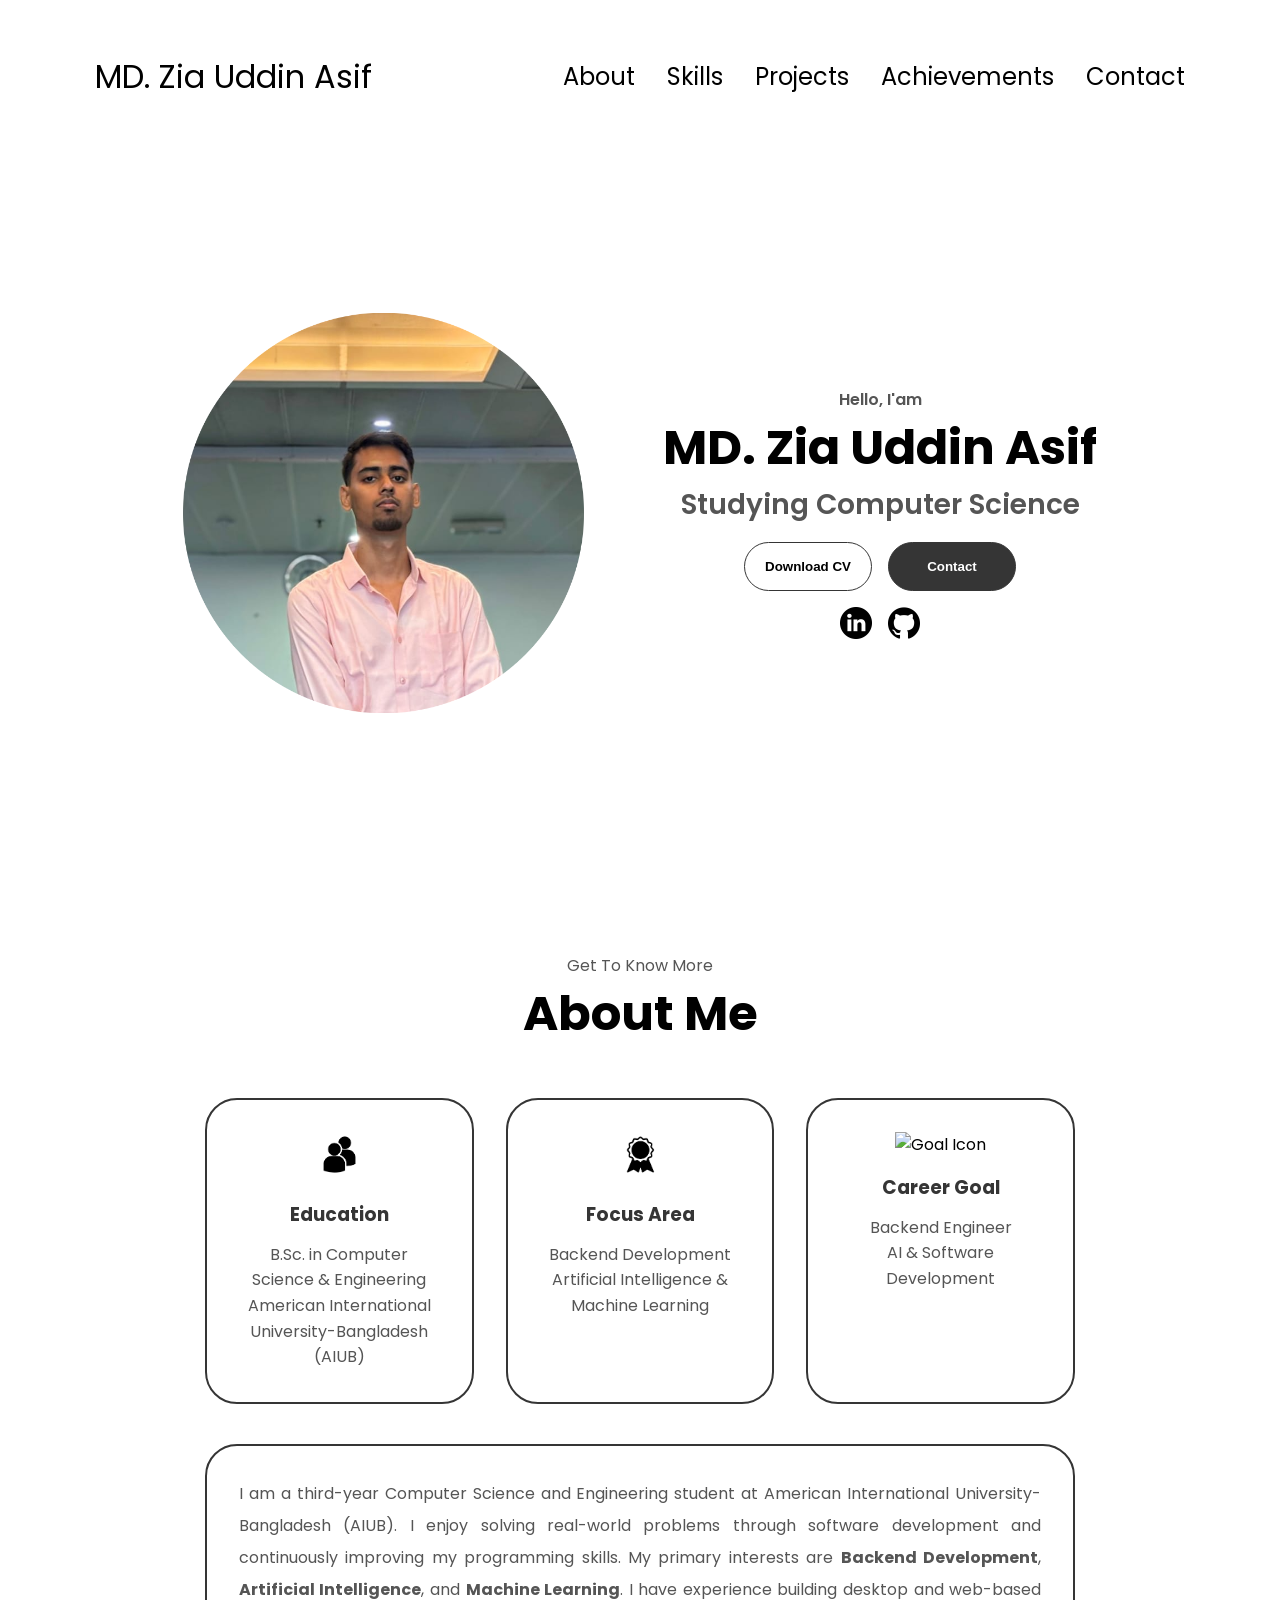
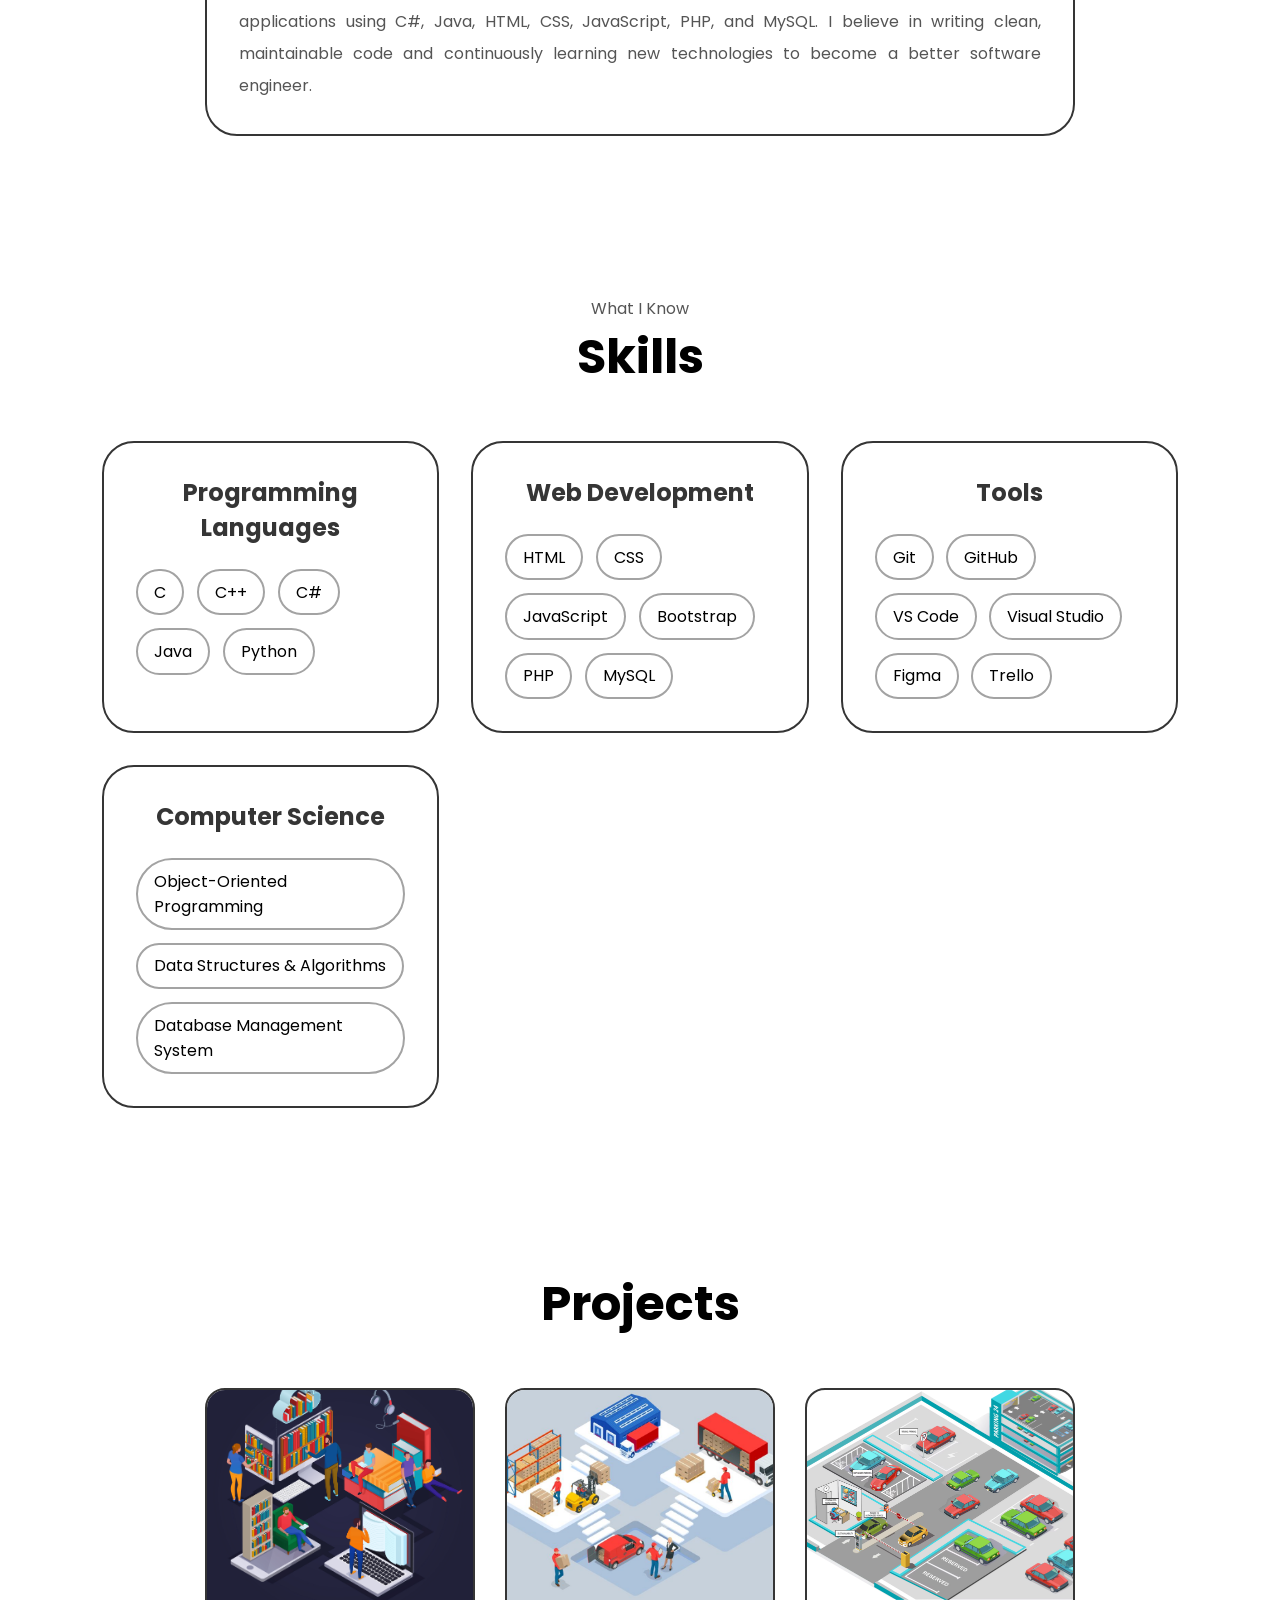
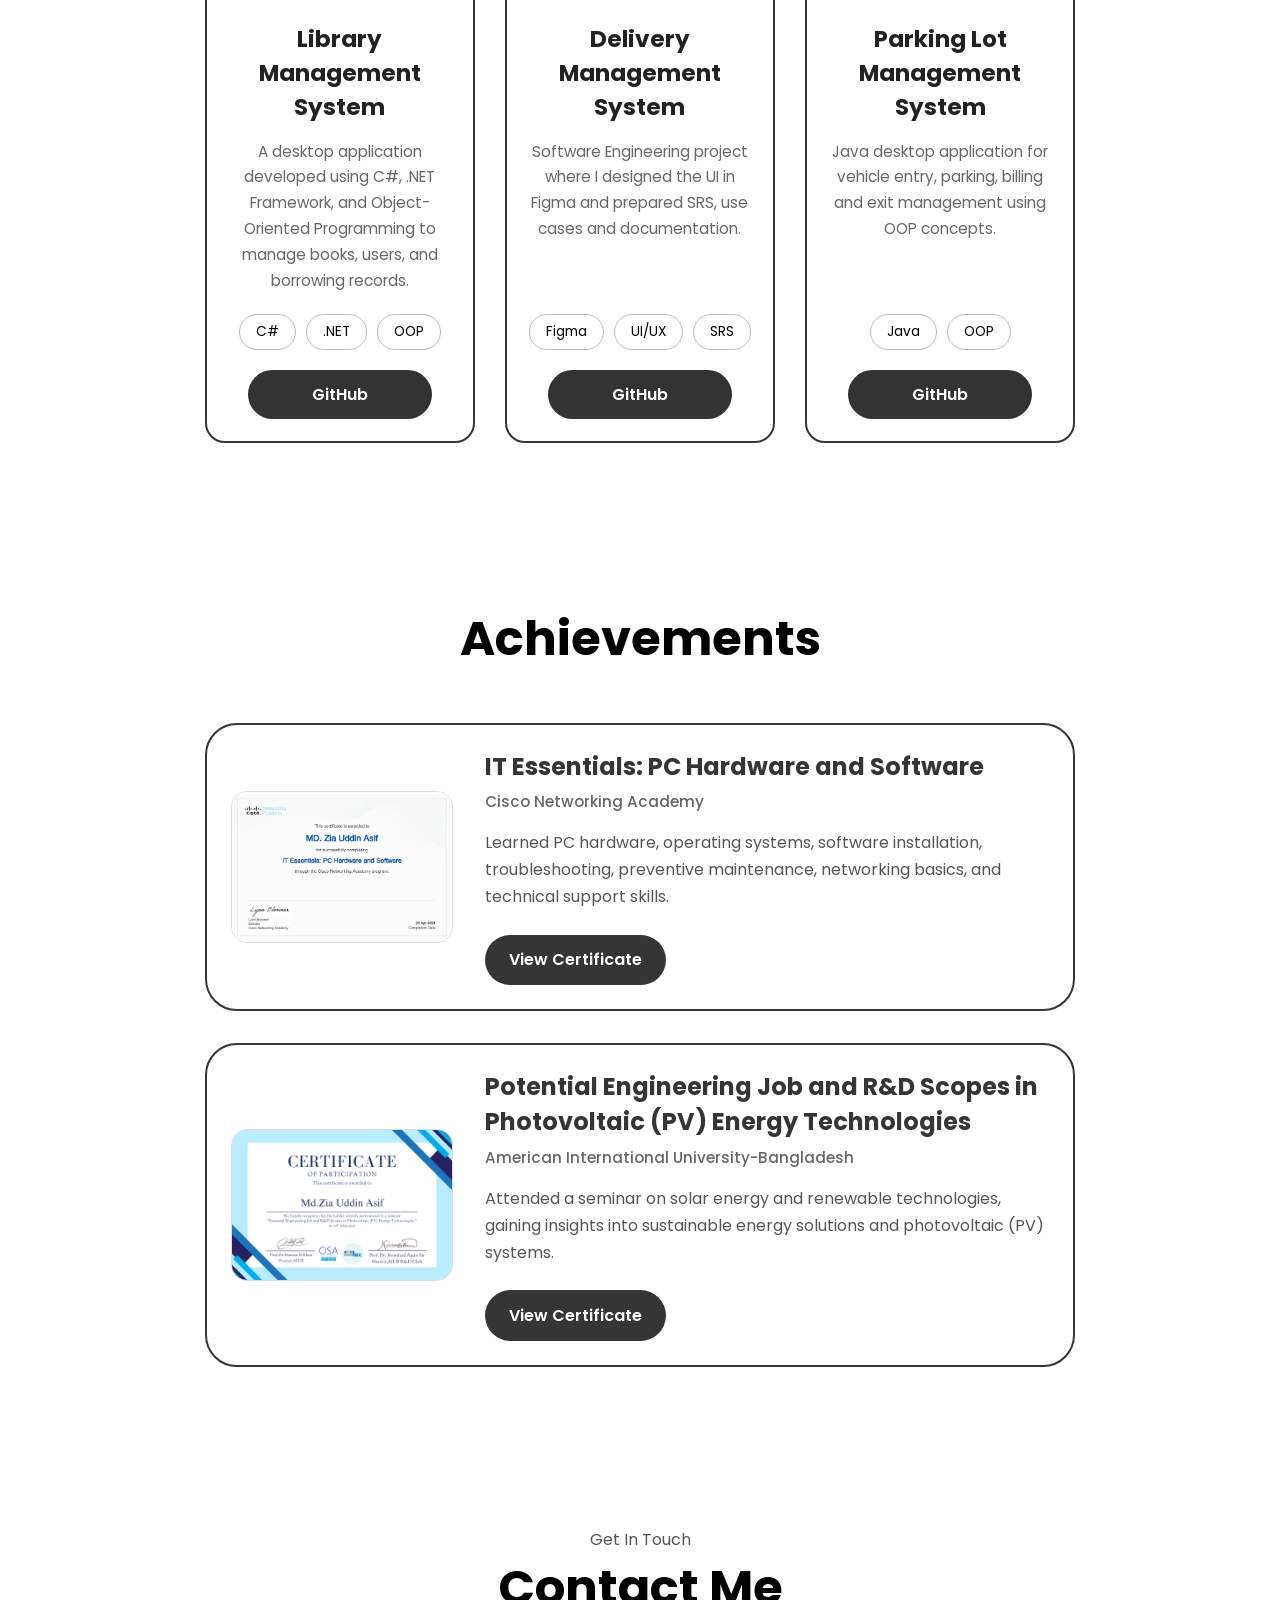
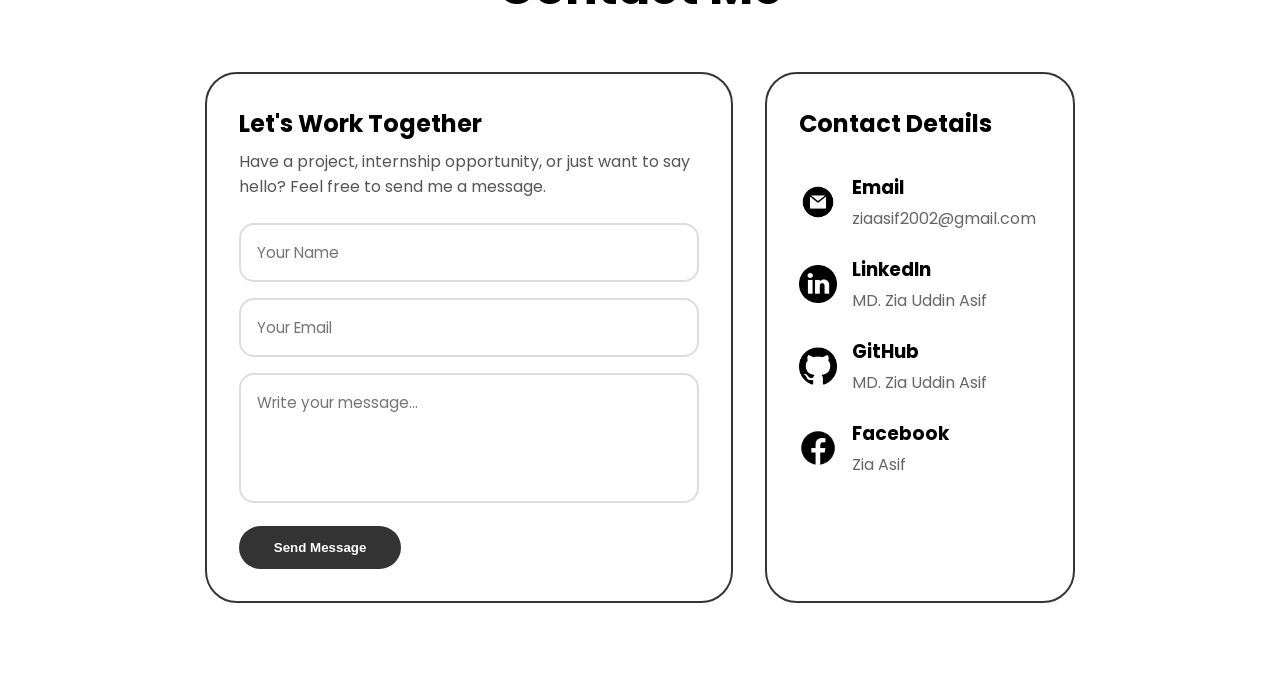
==== index.html @ 0342b8b0 "Finished Website" ====
<!DOCTYPE html>
<html lang="en">
<head>
    <meta charset="UTF-8">
    <meta name="viewport" content="width=device-width, initial-scale=1.0">
    <title>My Portfolio</title>
    <link rel="stylesheet" href="style.css">
    <link rel="stylesheet" href="mediaqueries.css">
</head>
<body>
    <nav id="desktop-nav">
        <div class="logo">MD. Zia Uddin Asif</div>
        <div>
            <ul class="nav-links">
                <li><a href="#about">About</a></li>
                
                <li><a href="#skills">Skills</a></li>
                <li><a href="#projects">Projects</a></li>
                <li><a href="#achievements">Achievements</a></li>
                <li><a href="#contact">Contact</a></li>
            </ul>

        </div>
    </nav>
    <nav id="hamburger-nav">
        <div class="logo">MD. Zia Uddin Asif</div>
        <div class = "hamburger-menu">
            <div class="hamburger-icon" onclick="toggleMenu()">
                <span></span>
                <span></span>
                <span></span>
            </div>
            <div class="menu-links">
                <li><a href="#about" onclick="toggleMenu()">About</a></li>
                
                <li><a href="#skills" onclick="toggleMenu()">Expirence</a></li>
                <li><a href="#projects" onclick="toggleMenu()">Project</a></li>
                <li><a href="#achievements" onclick="toggleMenu()">Achievements</a></li>
                
                <li><a href="#contact" onclick="toggleMenu()">Contact</a></li>
            </div>
           </div> 
    </nav>
    <section id="profile">
        <div  class="section_pic-container">
            <img src="./assets/profile-picture.png" alt="MD. Zia Uddin Asif profile picture">

        </div>
        <div class="section_text">
            <p class="section_text_p1">Hello, I'am</p>
            <h1 class="title">MD. Zia Uddin Asif</h1>
            <p class="section_text_p2">Studying Computer Science</p>
            <div class="btn-container">
                <button class="btn btn-color-2" onclick="window.open('./assets/resume-example.pdf')">
                    Download CV
                </button>
                <button class="btn btn-color-1" onclick="location.href= './#contact'">
                    Contact
                </button>
            </div>
            <div id="socials-container">
              <img 
                src="./assets/linkedin.png" 
                alt="My Linkedin profile"
                class="icon" 
                onclick="location.href='https://www.linkedin.com/in/md-zia-uddin-asif-71173b2ba/'"
              />
               
              <img 
                src="./assets/github.png" 
                alt="My github profile"
                class="icon" 
                onclick="location.href='https://github.com/ziaUddinAsif'"
              />
                
            </div>
       </div>
    </section>
   <section id="about">

    <p class="section_text_p1">Get To Know More</p>
    <h1 class="title">About Me</h1>

    <div class="about-container">

        <div class="about-top">

            <div class="details-container">
                <img
                    src="./assets/education.png"
                    alt="Education Icon"
                    class="icon"
                >

                <h3>Education</h3>

                <p>
                    B.Sc. in Computer Science & Engineering<br>
                    American International University-Bangladesh (AIUB)
                </p>

            </div>

            <div class="details-container">

                <img
                    src="./assets/experience.png"
                    alt="Experience Icon"
                    class="icon"
                >

                <h3>Focus Area</h3>

                <p>
                    Backend Development<br>
                    Artificial Intelligence & Machine Learning
                </p>

            </div>

            <div class="details-container">

                <img
                    src="./assets/award.png"
                    alt="Goal Icon"
                    class="icon"
                >

                <h3>Career Goal</h3>

                <p>
                    Backend Engineer<br>
                    AI & Software Development
                </p>

            </div>

        </div>

        <div class="about-text">

            <p>
                I am a third-year Computer Science and Engineering student at
                American International University-Bangladesh (AIUB). I enjoy
                solving real-world problems through software development and
                continuously improving my programming skills.

                My primary interests are <strong>Backend Development</strong>,
                <strong>Artificial Intelligence</strong>, and
                <strong>Machine Learning</strong>. I have experience building
                desktop and web-based applications using C#, Java, HTML, CSS,
                JavaScript, PHP, and MySQL.

                I believe in writing clean, maintainable code and continuously
                learning new technologies to become a better software engineer.
            </p>

        </div>

    </div>

</section>
<!-- ================= SKILLS ================= -->

<section id="skills">

    <p class="section_text_p1">What I Know</p>
    <h1 class="title">Skills</h1>

    <div class="skills-container">

        <!-- Programming Languages -->
        <div class="skill-card">
            <h2>Programming Languages</h2>

            <div class="skill-tags">
                <span>C</span>
                <span>C++</span>
                <span>C#</span>
                <span>Java</span>
                <span>Python</span>
            </div>
        </div>

        <!-- Web Development -->
        <div class="skill-card">
            <h2>Web Development</h2>

            <div class="skill-tags">
                <span>HTML</span>
                <span>CSS</span>
                <span>JavaScript</span>
                <span>Bootstrap</span>
                <span>PHP</span>
                <span>MySQL</span>
            </div>
        </div>

        <!-- Tools -->
        <div class="skill-card">
            <h2>Tools</h2>

            <div class="skill-tags">
                <span>Git</span>
                <span>GitHub</span>
                <span>VS Code</span>
                <span>Visual Studio</span>
                <span>Figma</span>
                <span>Trello</span>
            </div>
        </div>

        <!-- Computer Science -->
        <div class="skill-card">
            <h2>Computer Science</h2>

            <div class="skill-tags">
                <span>Object-Oriented Programming</span>
                <span>Data Structures & Algorithms</span>
                <span>Database Management System</span>
            </div>
        </div>

    </div>

</section>
<section id="projects">
    <h1 class="title">Projects</h1>

    <div class="projects-container">

        <!-- Project 1 -->
        <div class="project-card">

            <img src="./assets/liabrary.png"
                 alt="Library Management System"
                 class="project-img">

            <div class="project-content">

                <h2>Library Management System</h2>

                <p>
                    A desktop application developed using C#, .NET Framework,
                    and Object-Oriented Programming to manage books, users,
                    and borrowing records.
                </p>

                <div class="project-tech">
                    <span>C#</span>
                    <span>.NET</span>
                    <span>OOP</span>
                </div>

                <a href="https://github.com/ziaUddinAsif/Library-Management-System-C-.git" class="project-btn">GitHub</a>

            </div>

        </div>

        <!-- Project 2 -->

        <div class="project-card">

            <img src="./assets/delivery.png"
                 alt="Delivery Management System"
                 class="project-img">

            <div class="project-content">

                <h2>Delivery Management System</h2>

                <p>
                    Software Engineering project where I designed the UI in
                    Figma and prepared SRS, use cases and documentation.
                </p>

                <div class="project-tech">
                    <span>Figma</span>
                    <span>UI/UX</span>
                    <span>SRS</span>
                </div>

                <a href="https://github.com/ziaUddinAsif/Delivery-Management-system.git" class="project-btn">GitHub</a>

            </div>

        </div>

        <!-- Project 3 -->

        <div class="project-card">

            <img src="./assets/parking.png"
                 alt="Parking Lot Management System"
                 class="project-img">

            <div class="project-content">

                <h2>Parking Lot Management System</h2>

                <p>
                    Java desktop application for vehicle entry, parking,
                    billing and exit management using OOP concepts.
                </p>

                <div class="project-tech">
                    <span>Java</span>
                    <span>OOP</span>
                </div>

                <a href="https://github.com/ziaUddinAsif" class="project-btn">GitHub</a>

            </div>

        </div>

    </div>
</section>
<section id="achievements">

    <h1 class="title">Achievements</h1>

    <div class="achievement-container">

        <!-- IT Essentials -->

        <div class="achievement-card">

            <img src="./assets/cisco.png"
                 alt="IT Essentials Certificate"
                 class="certificate-img">

            <div class="achievement-content">

                <h2>IT Essentials: PC Hardware and Software</h2>

                <h4>Cisco Networking Academy</h4>

                <p>
                    Learned PC hardware, operating systems, software installation,
                    troubleshooting, preventive maintenance, networking basics,
                    and technical support skills.
                </p>

                <a href="./assets/cisco_pdf.pdf"
                   target="_blank"
                   class="certificate-btn">
                    View Certificate
                </a>

            </div>

        </div>



        <!-- Seminar -->

        <div class="achievement-card">

            <img src="./assets/solar energy.png"
                 alt="Seminar Certificate"
                 class="certificate-img">

            <div class="achievement-content">

                <h2>Potential Engineering Job and R&D Scopes in Photovoltaic (PV) Energy Technologies</h2>

                <h4>American International University-Bangladesh</h4>

                <p>
                    Attended a seminar on solar energy and renewable technologies, gaining insights 
                    into sustainable energy solutions and photovoltaic (PV) systems.
                </p>

                <a href="./assets/Seminar-Certificate.pdf"
                   target="_blank"
                   class="certificate-btn">
                    View Certificate
                </a>

            </div>

        </div>

    </div>

</section>
<section id="contact">

    <p class="section_text_p1">Get In Touch</p>
    <h1 class="title">Contact Me</h1>

    <div class="contact-container">

        <!-- Contact Form -->

        <div class="contact-form">

            <h2>Let's Work Together</h2>

            <p>
                Have a project, internship opportunity, or just want to say hello?
                Feel free to send me a message.
            </p>

            <form action="https://formsubmit.co/YOUR_EMAIL@gmail.com" method="POST">

                <div class="input-group">
                    <input type="text" name="Name" placeholder="Your Name" required>
                </div>

                <div class="input-group">
                    <input type="email" name="Email" placeholder="Your Email" required>
                </div>

                <div class="input-group">
                    <textarea
                        name="Message"
                        placeholder="Write your message..."
                        required></textarea>
                </div>

                <button type="submit" class="contact-btn">
                    Send Message
                </button>

            </form>

        </div>

        <!-- Contact Info -->

        <div class="contact-info">

            <h2>Contact Details</h2>

            <div class="info-box">

                <img src="./assets/email.png" class="contact-icon">

                <div>
                    <h3>Email</h3>
                    <a href="mailto:YOUR_EMAIL@gmail.com">
                        ziaasif2002@gmail.com
                    </a>
                </div>

            </div>

            <div class="info-box">

                <img src="./assets/linkedin.png" class="contact-icon">

                <div>
                    <h3>LinkedIn</h3>
                    <a href="https://www.linkedin.com/in/md-zia-uddin-asif-71173b2ba/" target="_blank">
                        MD. Zia Uddin Asif
                    </a>
                </div>

            </div>

            <div class="info-box">

                <img src="./assets/github.png" class="contact-icon">

                <div>
                    <h3>GitHub</h3>
                    <a href="https://github.com/ziaUddinAsif" target="_blank">
                        MD. Zia Uddin Asif
                    </a>
                </div>

            </div>

            <div class="info-box">

                <img src="./assets/facebookLogo.png" class="contact-icon">

                <div>
                    <h3>Facebook</h3>
                    <a href="https://www.facebook.com/zia.asif.391" target="_blank">
                        Zia Asif
                    </a>
                </div>

            </div>

        </div>

    </div>

</section>
   <script src="script.js"></script> 
</body>
</html>
---- style.css ----
/* GENERAL */


@import url('https://fonts.googleapis.com/css2?family=Poppins:wght@300;400;500;600&display=swap');


* {
    margin:0;
    padding:0;
}

body {
    font-family:"Poppins", sans-serif;
}

html {
    scroll-behavior: smooth;
}

p{
    color: rgb(85,85,85);
}

/*TRANSITION*/

a, 
.btn {
    transition: all 300ms ease;
}

/* DESK NAV*/

nav, .nav-links{
    display: flex;
}

nav {
    justify-content: space-around;
    align-items: center;
    height: 17vh;
}

.nav-links{
    gap: 2rem;
    list-style: none;
    font-size: 1.5rem;
}

a{
    color: black;
    text-decoration: none;
    text-decoration-color: white;
}

a:hover {
    color: gray;
    text-decoration: underline;
    text-underline-offset: 1rem;
    text-decoration-color: rgb(181,181,181);
}

.logo {
    font-size: 2rem;
}

.logo:hover {
    cursor: default;
}

/*HAMBURGER MENU*/

#hamburger-nav{
    display: none;
}

.hamburger-menu{
    position: relative;
    display: inline-block;
}

.hamburger-icon{
    display: flex;
    flex-direction: column;
    justify-content: space-between;
    height: 24px;
    width: 30px;
    cursor: pointer;
}

.hamburger-icon span{
    width: 100%;
    height: 2px;
    background-color: black;
    transition: all 0.3s ease-in-out;
}

.menu-links{
    position: absolute;
    top: 100%;
    right: 0;
    background-color: white;
    width: fit-content;
    max-height: 0;
    overflow: hidden;
    transition: all 0.3s ease-in-out;
}

.menu-links a{
    display: block;
    padding: 10px;
    text-align: center;
    font-size: 1.5rem;
    color: black;
    text-decoration: none;
    transition: all 0.3s ease-in-out;
}

.menu-links li{
    list-style: none;
}

.menu-links.open{
    max-height: 300px;
}

.hamburger-icon.open span:first-child{
    transform: rotate(45deg) translate(10px, 5px);
}

.hamburger-icon.open span:nth-child(2){
    opacity: 0;
}

.hamburger-icon.open span:last-child{
    transform: rotate(-45deg) translate(10px, -5px);
}

.hamburger-icon span:first-child{
    transition: none;
}

.hamburger-icon span:first-child{
    opacity: 1;
}

.hamburger-icon span:first-child{
    transition: none;
}

/* SECTION*/

section{
    padding: 5rem 0;
    margin: 0 8%;
    box-sizing: border-box;
}

.section-container{
    display: flex;
}

/*PROFILE SECTION*/

#profile{
    display: flex;
    justify-content: center;
    gap: 5rem;
    height: 80vh;
}

.section_pic-container{
    display: flex;
    height: 400px;
    width: 400px;
    margin: auto 0;
}

.section_text{
    align-self: center;
    text-align: center;
}

.section_text p{
    font-weight: 600;
}

.section_text_p1{
    text-align: center;
}

.section_text_p2{
    font-size: 1.75rem;
    margin-bottom: 1rem;
}

.title {
    font-size:3rem;
    text-align:center;
}

#socials-container{
    display: flex;
    justify-content: center;
    margin-top: 1rem;
    gap: 1rem;
}

/*ICON*/

.icon {
    cursor: pointer;
    height: 2rem;
}

/*button*/

.btn-container{
    display: flex;
    justify-content: center;
    gap:1rem;
}

.btn{
    font-weight: 600;
    transition: all 300ms ease;
    padding: 1rem;
    width: 8rem;
    border-radius:2rem;
}

.btn-color-1,
.btn-color-2{
    border: rgb(53,53,53) 0.1rem solid;
}

.btn-color-1:hover,
.btn-color-2:hover{
    cursor: pointer;
}

.btn-color-1,
.btn-color-2:hover{
    background: rgb(53,53,53);
    Color: white;
}

.btn-color-1:hover{
    background: rgb(0,0,0);
}

.btn-color-2{
    background: none;
}

.btn-color-2:hover{
    border: rgb(255,255,255) 0.1rem solid;
}

.btn-container{
    gap: 1rem;
}

/*ABOUT*/

/*================ ABOUT =================*/

#about{
    padding:5rem 8%;
}

.about-container{
    margin-top:3rem;
}

.about-top{
    display:grid;
    grid-template-columns:repeat(3,1fr);
    gap:2rem;
    margin-bottom:2.5rem;
}

.details-container{
    background:#fff;
    border:2px solid rgb(53,53,53);
    border-radius:2rem;
    padding:2rem;
    text-align:center;
    transition:.3s;
}

.details-container:hover{
    transform:translateY(-8px);
    box-shadow:0 15px 35px rgba(0,0,0,.1);
}

.details-container .icon{
    width:45px;
    height:45px;
    margin-bottom:1rem;
}

.details-container h3{
    color:rgb(53,53,53);
    margin-bottom:.8rem;
}

.details-container p{
    line-height:1.6;
}

.about-text{
    background:#fff;
    border:2px solid rgb(53,53,53);
    border-radius:2rem;
    padding:2rem;
}

.about-text p{
    line-height:2;
    font-size:1rem;
    text-align:justify;
}

@media(max-width:900px){

    .about-top{
        grid-template-columns:1fr;
    }

}



/*==================== SKILLS ====================*/

#skills{
    position: relative;
}

.skills-container{
    margin-top:3rem;

    display:grid;
    grid-template-columns:repeat(auto-fit,minmax(280px,1fr));
    gap:2rem;
}

.skill-card{

    background:white;

    border:2px solid rgb(53,53,53);
    border-radius:2rem;

    padding:2rem;

    transition:.3s;
}

.skill-card:hover{

    transform:translateY(-10px);

    box-shadow:0 15px 35px rgba(0,0,0,.1);

}

.skill-card h2{

    text-align:center;

    color:rgb(53,53,53);

    margin-bottom:1.5rem;

}

.skill-tags{

    display:flex;

    flex-wrap:wrap;

    gap:.8rem;

}

.skill-tags span{

    padding:.55rem 1rem;

    border-radius:999px;

    border:2px solid rgb(163,163,163);

    transition:.3s;

}

.skill-tags span:hover{

    background:rgb(53,53,53);

    color:white;

    border-color:rgb(53,53,53);

}

/*================ PROJECTS ================*/

#projects{
    padding:5rem 8%;
}

#projects .title{
    margin-bottom:3rem;
}

/* Container */

.projects-container{
    display:grid;
    grid-template-columns:repeat(3,1fr);
    gap:30px;
}

/* Card */

.project-card{
    background:#fff;
    border:2px solid rgb(53,53,53);
    border-radius:20px;
    overflow:hidden;
    transition:.3s;
    display:flex;
    flex-direction:column;
}

.project-card:hover{
    transform:translateY(-8px);
    box-shadow:0 15px 35px rgba(0,0,0,.12);
}

/* Image */

.project-img{
    width:100%;
    height:210px;
    object-fit:cover;
}

/* Content */

.project-content{
    padding:22px;
    display:flex;
    flex-direction:column;
    flex:1;
}

.project-content h2{
    text-align:center;
    font-size:1.45rem;
    margin-bottom:15px;
    color:#222;
}

.project-content p{
    text-align:center;
    line-height:1.7;
    font-size:.95rem;
    color:#666;
    flex:1;
}

/* Tech */

.project-tech{
    display:flex;
    justify-content:center;
    flex-wrap:wrap;
    gap:10px;
    margin:20px 0;
}

.project-tech span{
    padding:7px 16px;
    border:1px solid #bbb;
    border-radius:30px;
    font-size:.85rem;
}

.project-tech span:hover{
    background:#333;
    color:#fff;
}

/* Button */

.project-btn{
    display:block;
    width:160px;
    margin:0 auto;
    text-align:center;
    padding:12px;
    background:#333;
    color:#fff;
    border-radius:40px;
    text-decoration:none;
    font-weight:600;
}

.project-btn:hover{
    background:#000;
}

/* Responsive */

@media(max-width:1100px){

.projects-container{
grid-template-columns:repeat(2,1fr);
}

}

@media(max-width:768px){

.projects-container{
grid-template-columns:1fr;
}

}


/*================ CERTIFICATIONS =================*/

#achievements{
    padding:5rem 8%;
}

.achievement-container{
    margin-top:3rem;
    display:flex;
    flex-direction:column;
    gap:1.8rem;
}

/* Card */

.achievement-card{

    display:flex;
    align-items:center;
    gap:1.8rem;

    padding:2rem;

    border:2px solid rgb(53,53,53);
    border-radius:2rem;

    transition:.3s;
    background:#fff;
}

.achievement-card:hover{

    transform:translateY(-6px);

    box-shadow:0 15px 35px rgba(0,0,0,.08);

}

/* Icon */

.achievement-icon{

    width:80px;
    height:80px;

    min-width:80px;

    border-radius:50%;

    display:flex;
    justify-content:center;
    align-items:center;

    background:#f4f4f4;

    font-size:2rem;
}

/* Content */

.achievement-content{

    flex:1;

}

.achievement-content h2{

    font-size:1.4rem;
    margin-bottom:.4rem;
}

.achievement-content h4{

    color:#666;
    font-size:.95rem;

    margin-bottom:1rem;
}

.achievement-content p{

    line-height:1.7;
    color:#666;

    margin-bottom:1rem;
}

/* Tags */

.achievement-tags{

    display:flex;
    flex-wrap:wrap;
    gap:.6rem;
}

.achievement-tags span{

    padding:.45rem .9rem;

    border:1px solid #bbb;

    border-radius:999px;

    font-size:.82rem;

    transition:.3s;
}

.achievement-tags span:hover{

    background:#333;
    color:white;
}

/* Button */

.certificate-btn{

    white-space:nowrap;

    text-decoration:none;

    color:#333;

    font-weight:600;

    transition:.3s;
}

.certificate-btn:hover{

    color:black;

    transform:translateX(5px);
}

/* Mobile */

@media(max-width:900px){

.achievement-card{

    flex-direction:column;

    align-items:flex-start;

}

.certificate-btn{

    margin-top:1rem;
}

}

/*================ CERTIFICATIONS & ACHIEVEMENTS ================*/

#achievements{
    padding:5rem 8%;
}

.achievement-container{
    display:flex;
    flex-direction:column;
    gap:2rem;
    margin-top:3rem;
}

/* Card */

.achievement-card{
    display:flex;
    align-items:center;
    gap:2rem;

    background:#fff;
    border:2px solid rgb(53,53,53);
    border-radius:2rem;

    padding:1.5rem;

    transition:.3s;
}

.achievement-card:hover{
    transform:translateY(-6px);
    box-shadow:0 15px 35px rgba(0,0,0,.12);
}

/* Certificate Preview */

.certificate-img{
    width:220px;
    height:150px;
    object-fit:cover;

    border-radius:1rem;
    border:1px solid #ddd;

    flex-shrink:0;
}

/* Content */

.achievement-content{
    flex:1;
}

.achievement-content h2{
    font-size:1.5rem;
    color:rgb(53,53,53);
    margin-bottom:.4rem;
}

.achievement-content h4{
    color:#666;
    font-size:.95rem;
    font-weight:500;
    margin-bottom:1rem;
}

.achievement-content p{
    line-height:1.7;
    color:rgb(85,85,85);
    margin-bottom:1.5rem;
}

/* Button */

.certificate-btn{
    display:inline-block;

    padding:.8rem 1.5rem;

    background:rgb(53,53,53);
    color:white;

    border-radius:999px;

    text-decoration:none;
    font-weight:600;

    transition:.3s;
}

.certificate-btn:hover{
    background:black;
}

/* Responsive */

@media(max-width:900px){

    .achievement-card{
        flex-direction:column;
        text-align:center;
    }

    .certificate-img{
        width:100%;
        max-width:350px;
        height:auto;
    }

}

/*================ CONTACT ================*/

#contact{
    padding:5rem 8%;
}

.contact-container{
    display:grid;
    grid-template-columns:1.7fr 1fr;
    gap:2rem;
    margin-top:3rem;
}

/* Left */

.contact-form{

    border:2px solid rgb(53,53,53);
    border-radius:2rem;

    padding:2rem;
}

.contact-form h2{
    margin-bottom:.5rem;
}

.contact-form p{
    margin-bottom:1.5rem;
}

.input-group{
    margin-bottom:1rem;
}

.input-group input,
.input-group textarea{

    width:100%;
    padding:1rem;

    border:2px solid #ddd;
    border-radius:15px;

    outline:none;

    font-family:"Poppins",sans-serif;
    font-size:.95rem;

    box-sizing:border-box;

}

.input-group textarea{

    height:130px;

    resize:none;

}

.input-group input:focus,
.input-group textarea:focus{

    border-color:#333;

}

.contact-btn{

    padding:14px 35px;

    border:none;

    border-radius:999px;

    background:#333;

    color:white;

    cursor:pointer;

    font-weight:600;

    transition:.3s;

}

.contact-btn:hover{

    background:black;

}

/* Right */

.contact-info{

    border:2px solid rgb(53,53,53);
    border-radius:2rem;

    padding:2rem;

}

.contact-info h2{

    margin-bottom:2rem;

}

.info-box{

    display:flex;

    gap:15px;

    align-items:center;

    margin-bottom:1.5rem;

}

.contact-icon{

    width:38px;
    height:38px;

}

.info-box h3{

    margin-bottom:4px;

}

.info-box a{

    color:#666;
    text-decoration:none;

}

.info-box a:hover{

    color:black;

}

/* Mobile */

@media(max-width:900px){

.contact-container{

grid-template-columns:1fr;

}

}
---- mediaqueries.css ----
/* ================= NAVIGATION ================= */

@media screen and (max-width:1200px){

    #desktop-nav{
        display:none;
    }

    #hamburger-nav{
        display:flex;
    }

}

/* ================= SKILLS ================= */

@media screen and (max-width:768px){

    #skills{
        padding:4rem 6%;
    }

    .skills-container{
        grid-template-columns:1fr;
    }

    .skill-card{
        padding:1.5rem;
    }

    .skill-card h2{
        font-size:1.2rem;
    }

    .skill-tags span{
        font-size:.9rem;
    }

}

/* ================= PROJECTS ================= */

@media screen and (max-width:1100px){

    .projects-container{
        grid-template-columns:repeat(2,1fr);
    }

}

@media screen and (max-width:768px){

    .projects-container{
        grid-template-columns:1fr;
    }

    .project-card{
        max-width:420px;
        margin:auto;
    }

}
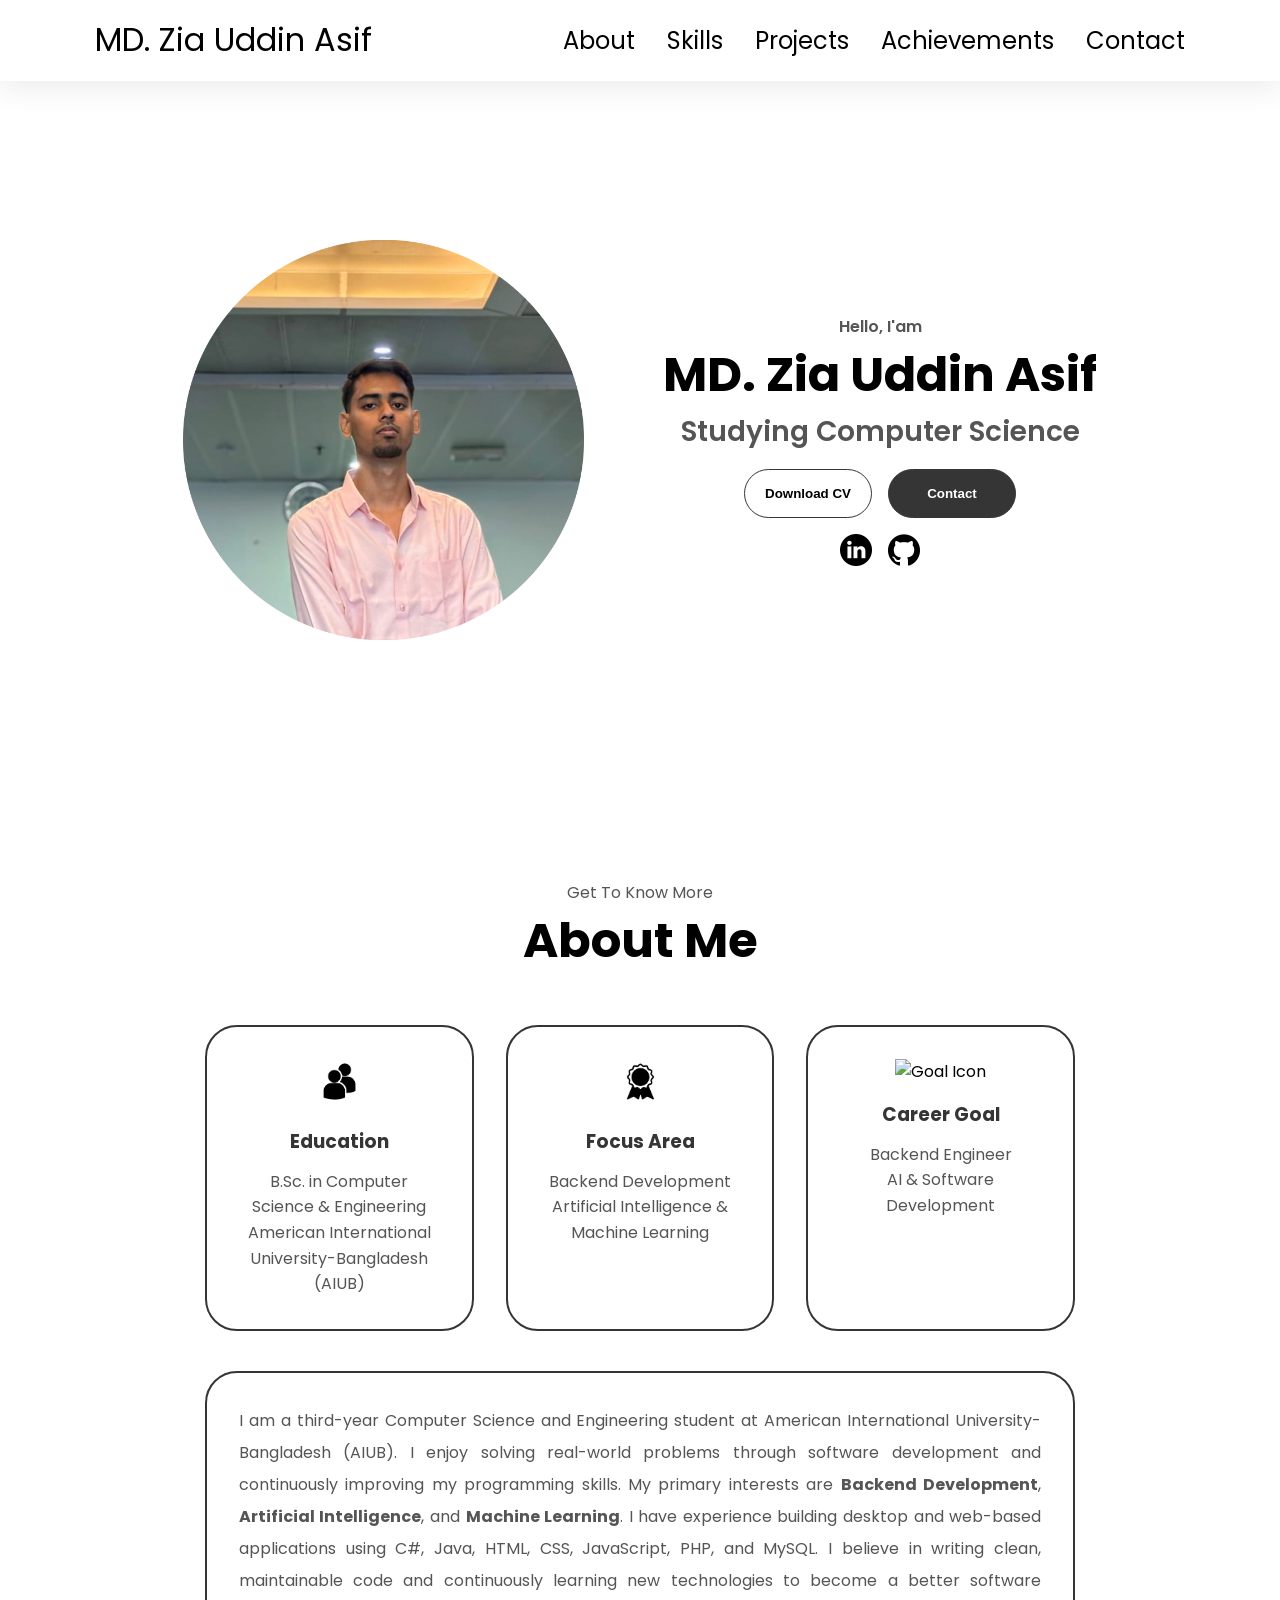
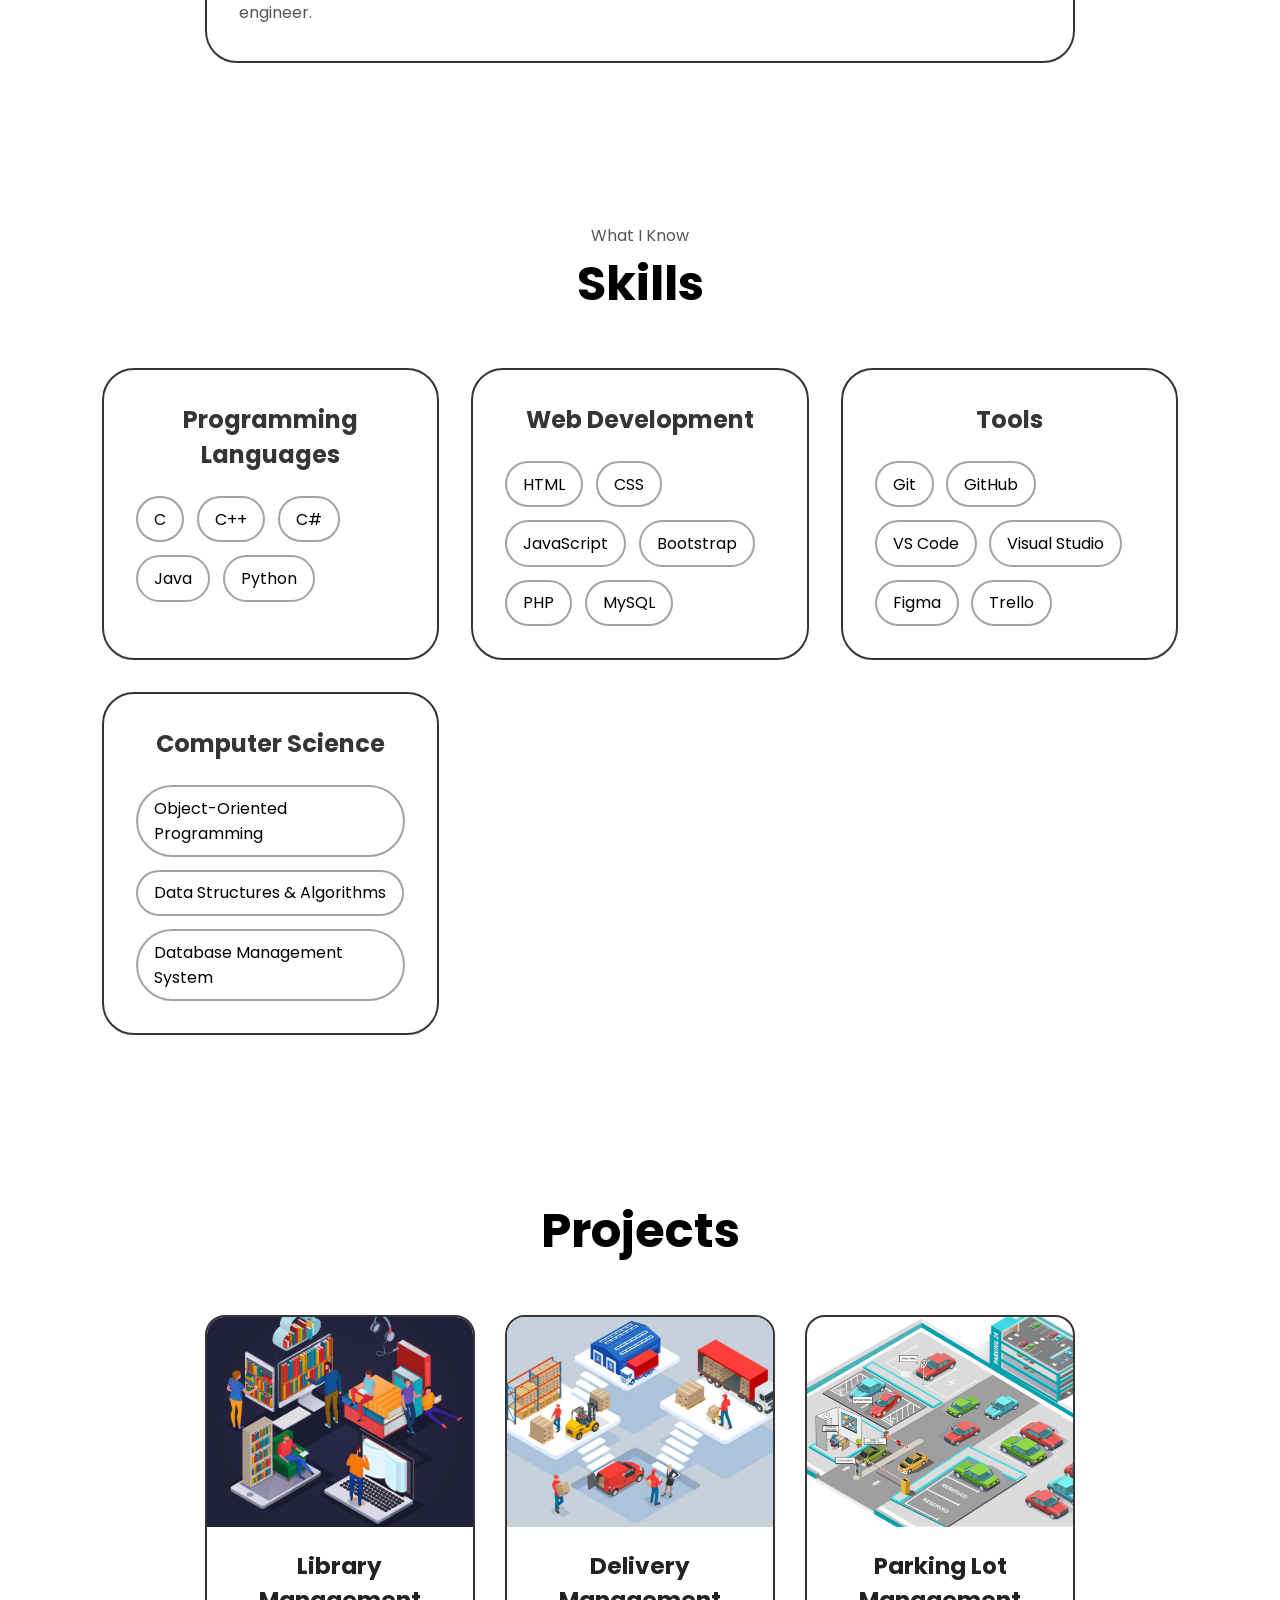
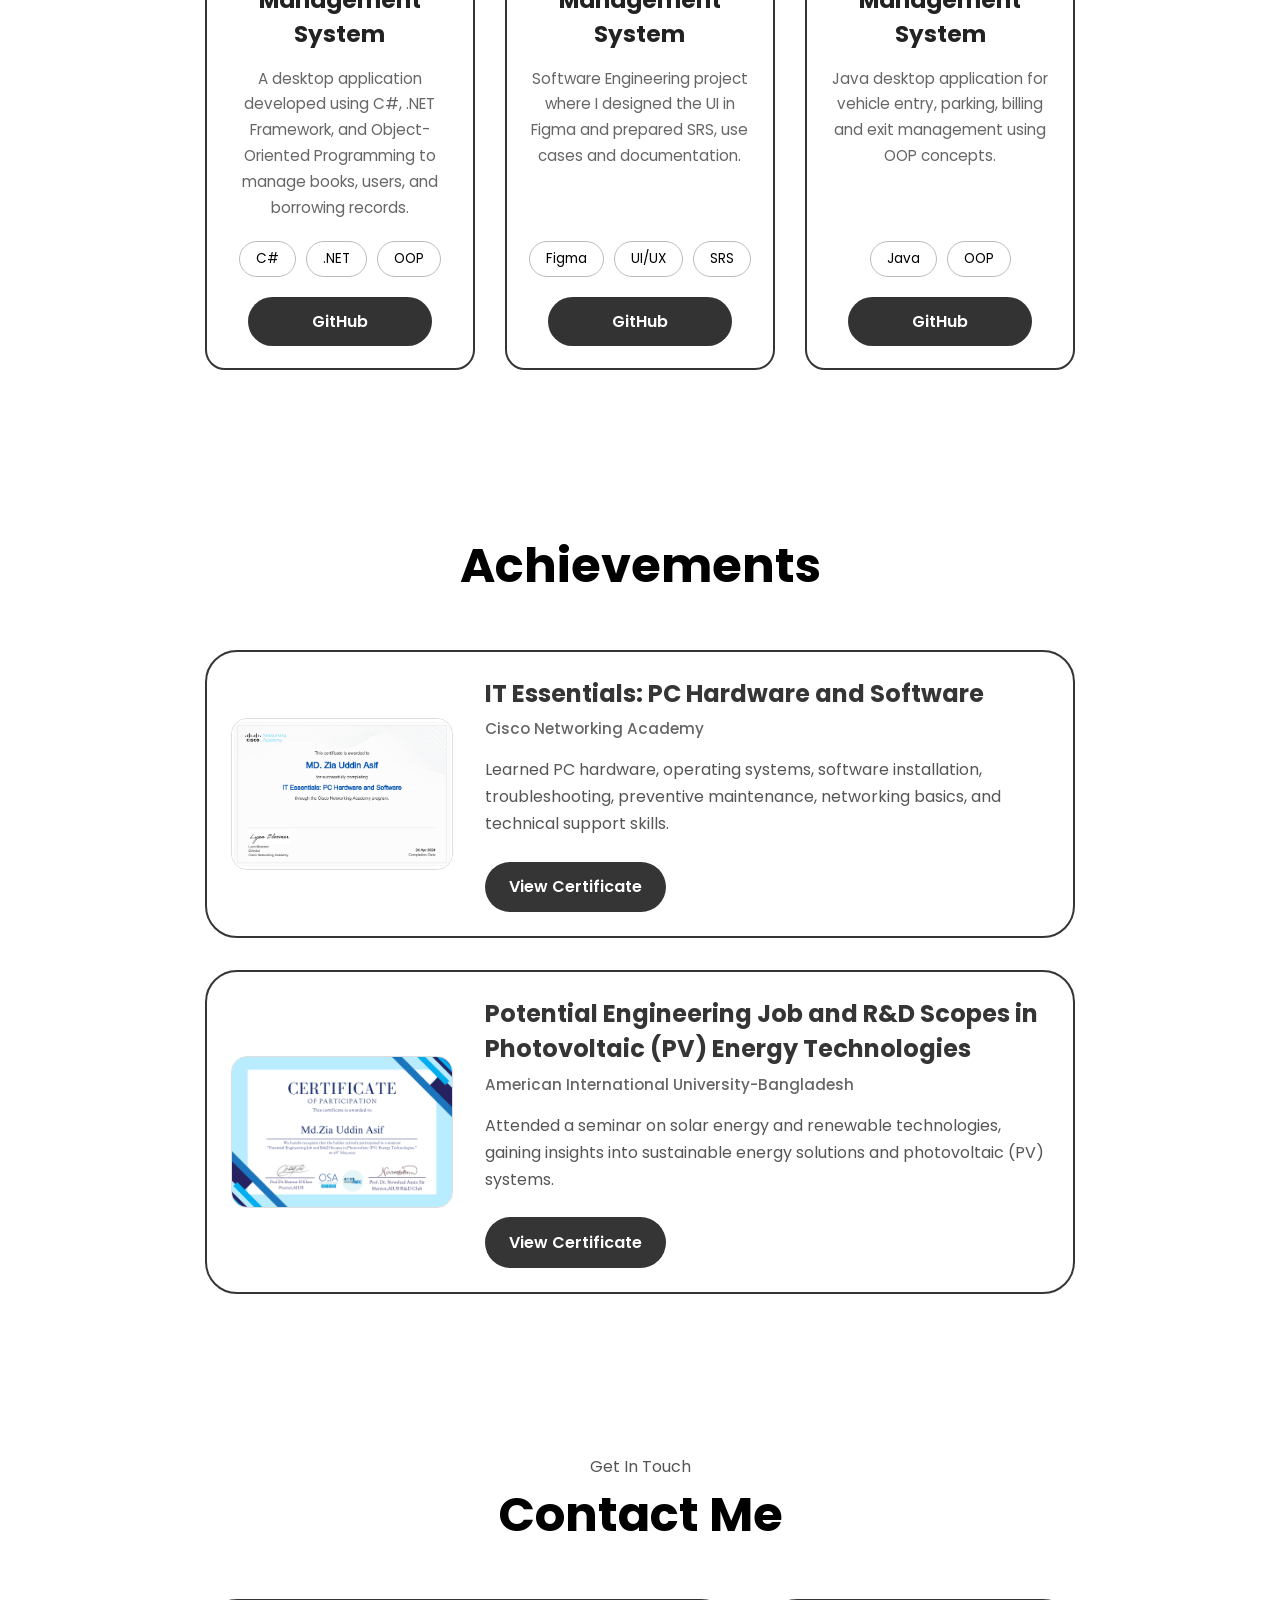
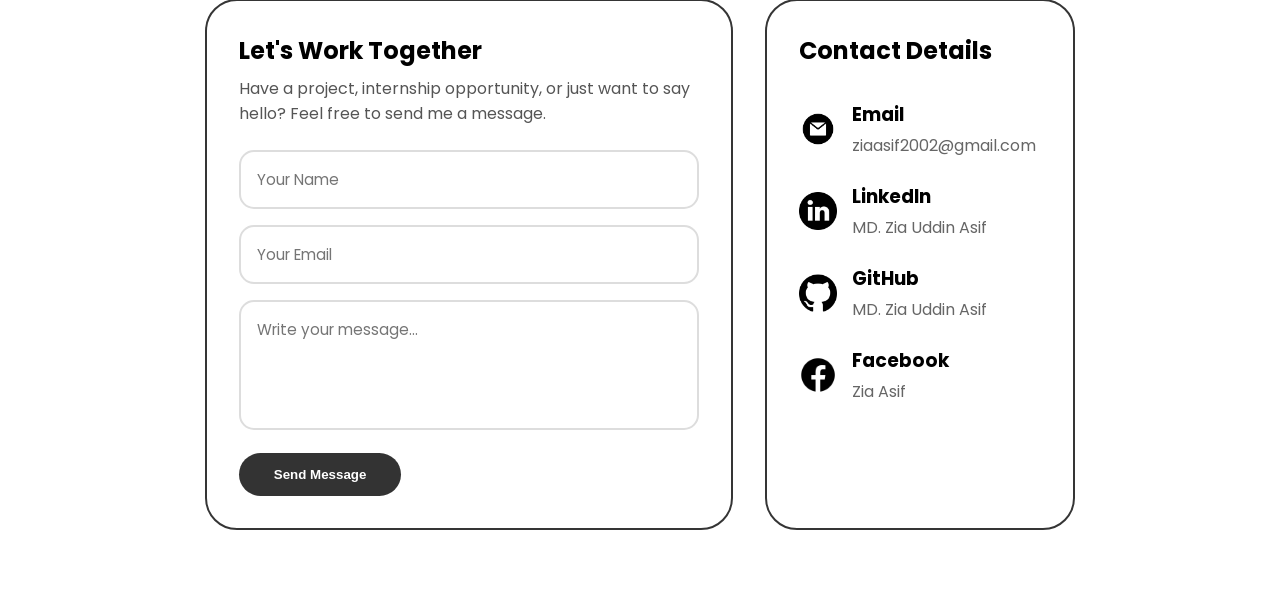
==== commit c6d1bc05: "navigation_bar" ====
--- a/index.html
+++ b/index.html
@@ -9,7 +9,7 @@
 </head>
 <body>
     <nav id="desktop-nav">
-        <div class="logo">MD. Zia Uddin Asif</div>
+        <a href="#profile" class="logo">MD. Zia Uddin Asif</a>
         <div>
             <ul class="nav-links">
                 <li><a href="#about">About</a></li>
@@ -23,7 +23,7 @@
         </div>
     </nav>
     <nav id="hamburger-nav">
-        <div class="logo">MD. Zia Uddin Asif</div>
+        <a href="#profile" class="logo">MD. Zia Uddin Asif</a>
         <div class = "hamburger-menu">
             <div class="hamburger-icon" onclick="toggleMenu()">
                 <span></span>
--- a/style.css
+++ b/style.css
@@ -11,7 +11,9 @@
 
 body {
     font-family:"Poppins", sans-serif;
-}
+    padding-top: 80px;
+}
+
 
 html {
     scroll-behavior: smooth;
@@ -34,10 +36,32 @@
     display: flex;
 }
 
-nav {
-    justify-content: space-around;
-    align-items: center;
-    height: 17vh;
+nav{
+    position: fixed;
+    top: 0;
+    left: 0;
+
+    width: 100%;
+    height: 80px;
+
+    display:flex;
+    justify-content:space-around;
+    align-items:center;
+
+    background: rgba(255,255,255,.18);
+
+    backdrop-filter: blur(28px) saturate(180%);
+    -webkit-backdrop-filter: blur(28px) saturate(180%);
+
+    border-bottom:1px solid rgba(255,255,255,.25);
+
+    box-shadow:
+        inset 0 1px rgba(255,255,255,.45),
+        0 8px 30px rgba(0,0,0,.08);
+
+    transition: all .35s ease;
+
+    z-index:9999;
 }
 
 .nav-links{
@@ -52,21 +76,38 @@
     text-decoration-color: white;
 }
 
-a:hover {
-    color: gray;
-    text-decoration: underline;
-    text-underline-offset: 1rem;
-    text-decoration-color: rgb(181,181,181);
+.nav-links a:hover,
+.menu-links a:hover{
+    color: black;
+    text-decoration: none;
+    background: rgba(255,255,255,.25);
+    border-radius: 8px;
+}
+
+nav.scrolled{
+
+    background: rgba(255,255,255,.35);
+
+    backdrop-filter: blur(35px) saturate(220%);
+    -webkit-backdrop-filter: blur(35px) saturate(220%);
+
+    box-shadow:
+        inset 0 1px rgba(255,255,255,.55),
+        0 10px 40px rgba(0,0,0,.12);
+
 }
 
 .logo {
     font-size: 2rem;
+    color: black;
+    text-decoration: none;
+    cursor: pointer;
 }
 
 .logo:hover {
-    cursor: default;
-}
-
+    color: gray;
+    text-decoration: none;
+}
 /*HAMBURGER MENU*/
 
 #hamburger-nav{
@@ -153,6 +194,7 @@
     padding: 5rem 0;
     margin: 0 8%;
     box-sizing: border-box;
+    scroll-margin-top:100px;
 }
 
 .section-container{
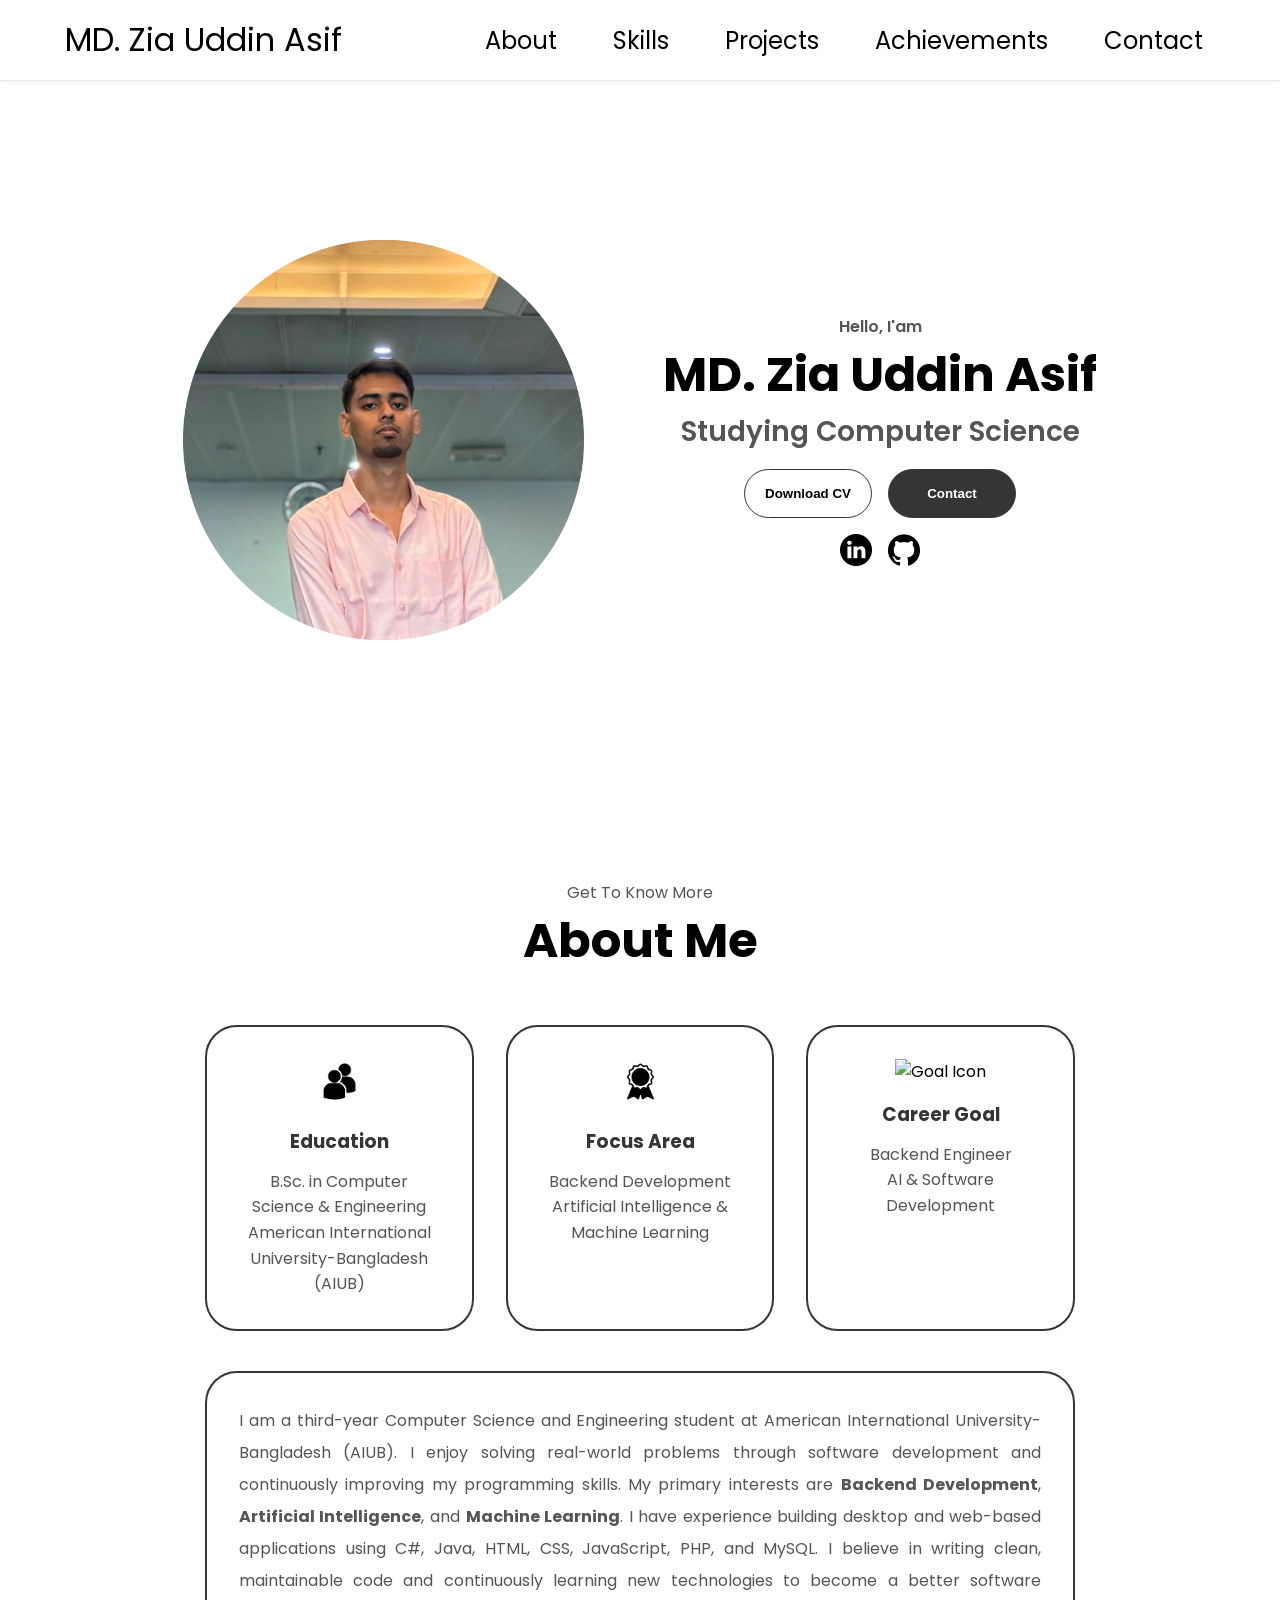
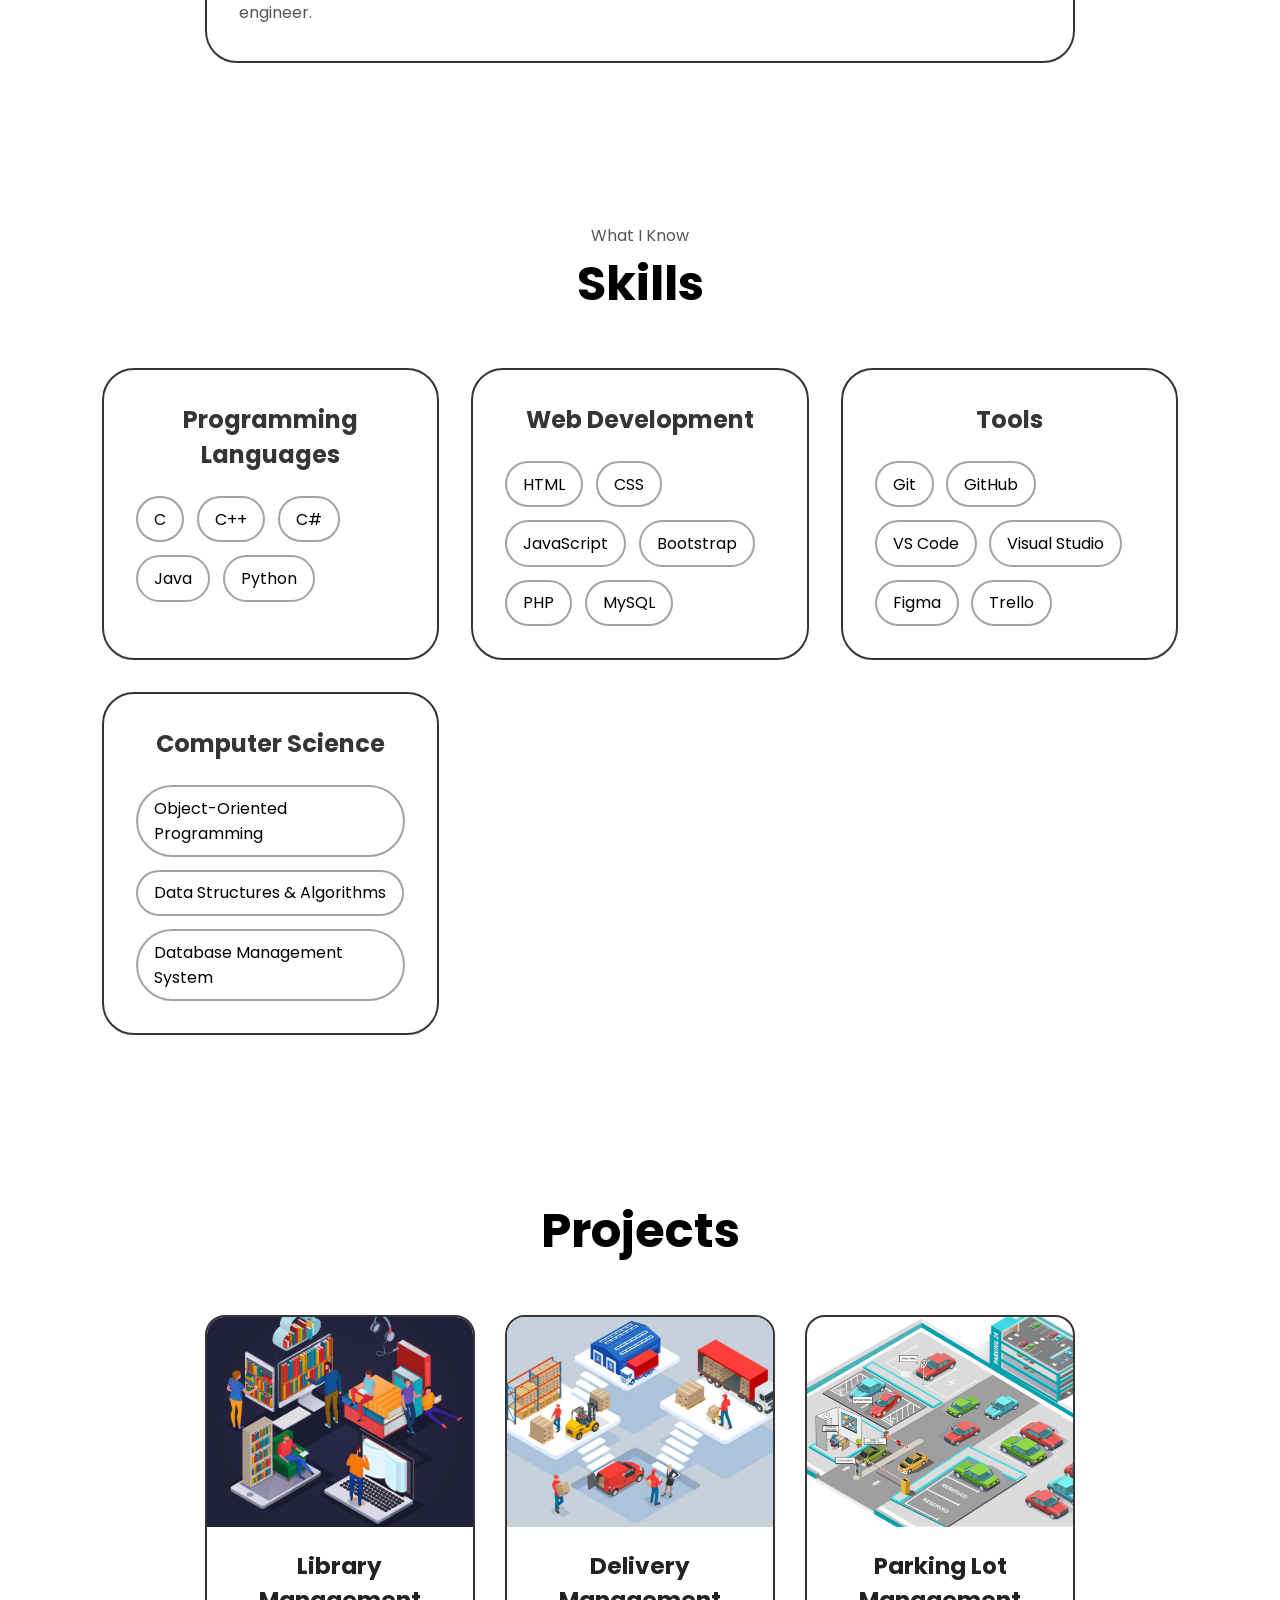
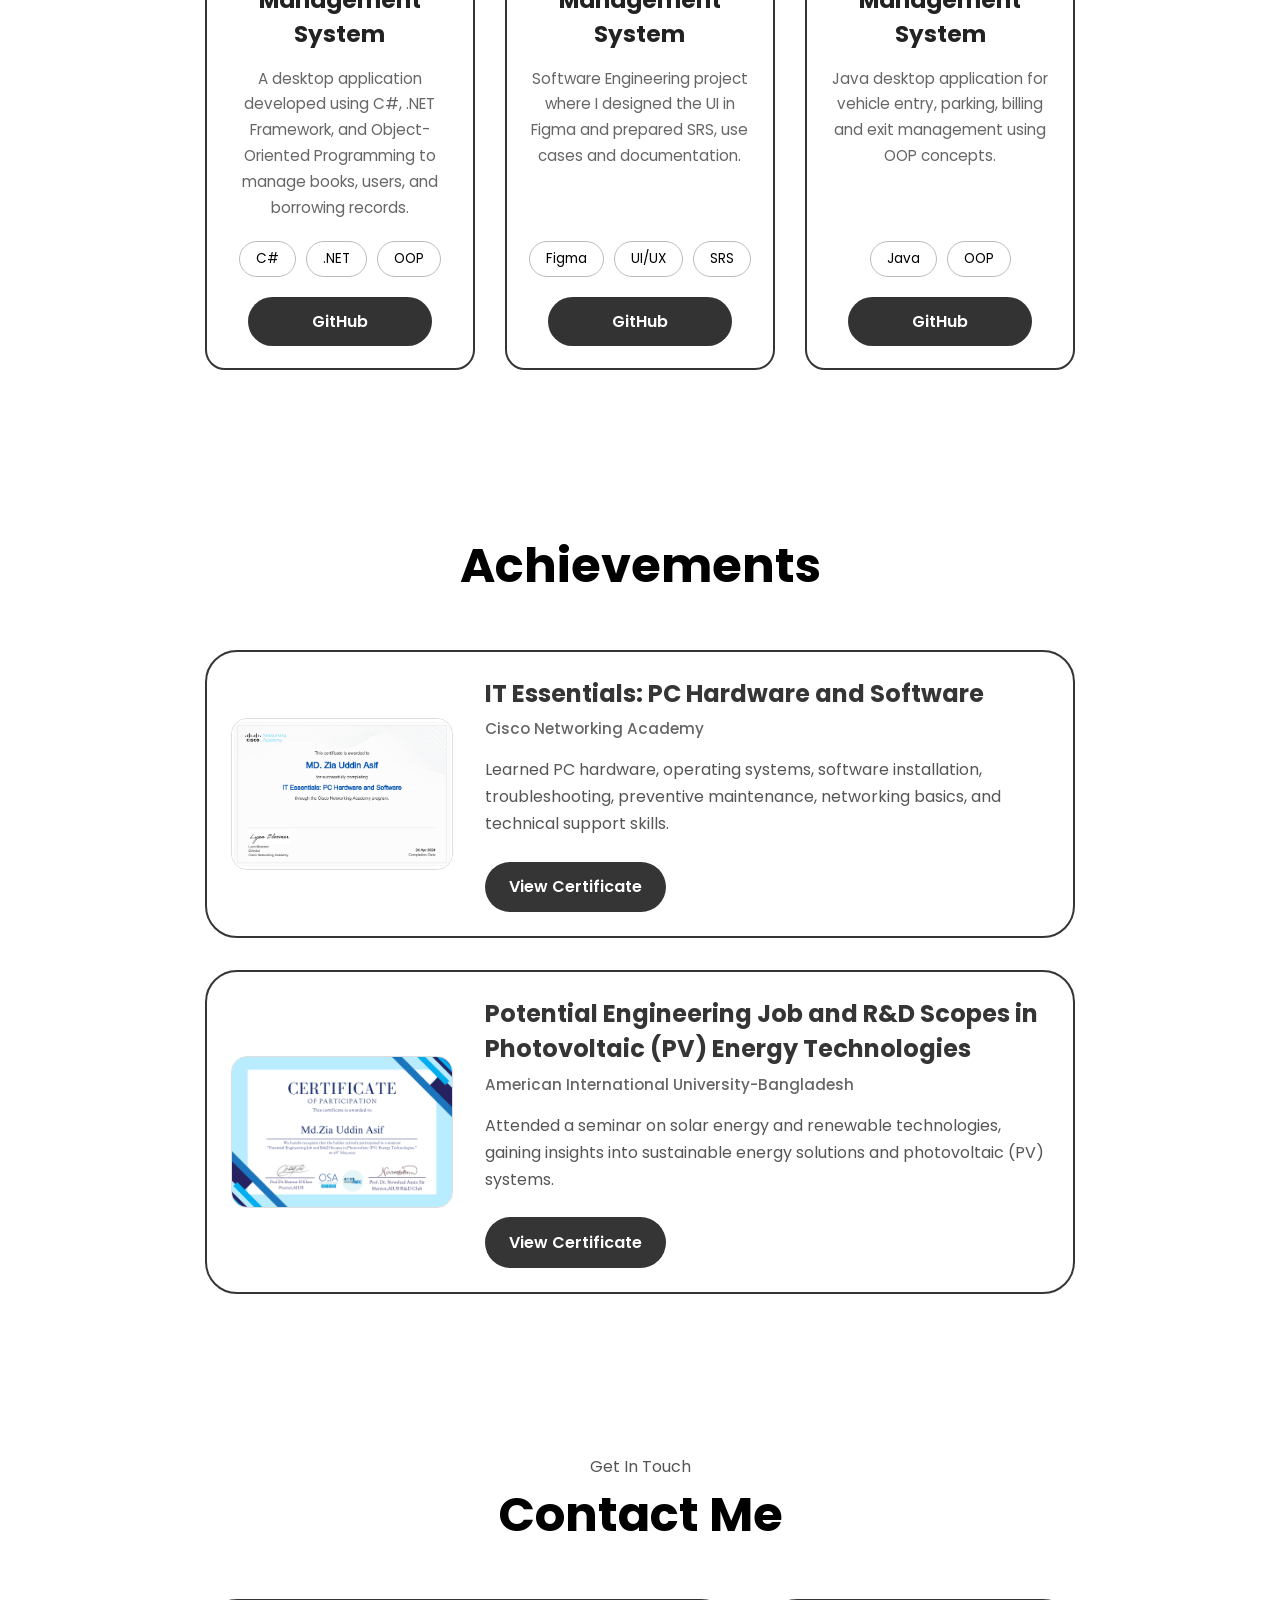
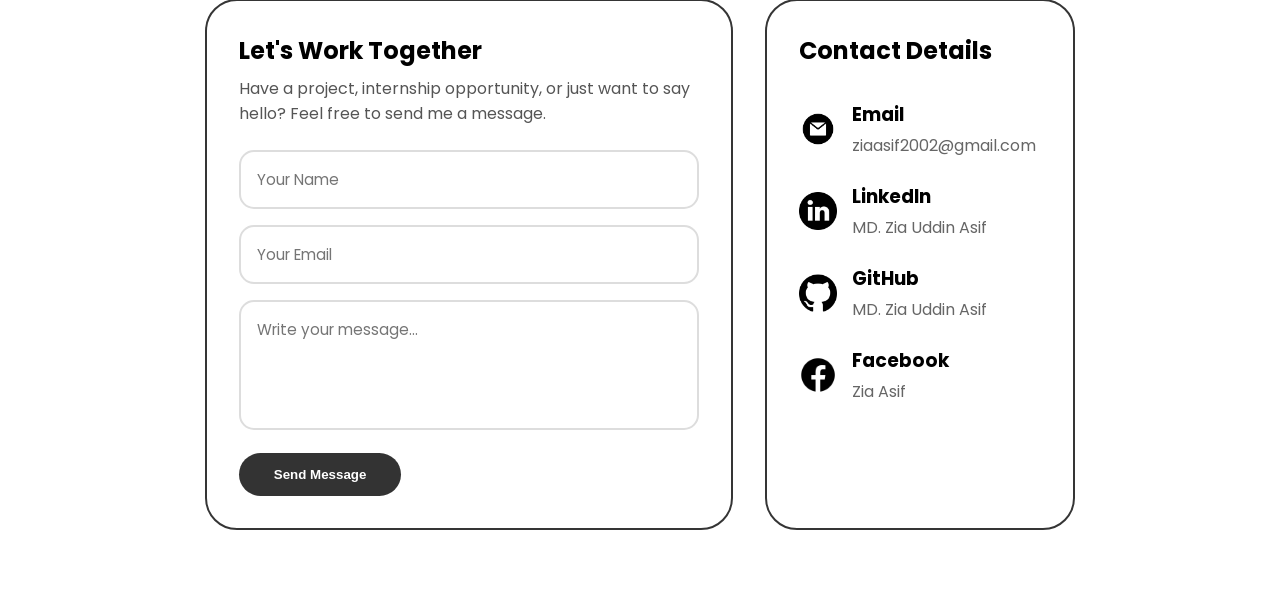
==== commit 785b43eb: "cv add" ====
--- a/index.html
+++ b/index.html
@@ -3,7 +3,7 @@
 <head>
     <meta charset="UTF-8">
     <meta name="viewport" content="width=device-width, initial-scale=1.0">
-    <title>My Portfolio</title>
+    <title>Asif | Portfolio</title>
     <link rel="stylesheet" href="style.css">
     <link rel="stylesheet" href="mediaqueries.css">
 </head>
@@ -51,7 +51,7 @@
             <h1 class="title">MD. Zia Uddin Asif</h1>
             <p class="section_text_p2">Studying Computer Science</p>
             <div class="btn-container">
-                <button class="btn btn-color-2" onclick="window.open('./assets/resume-example.pdf')">
+                <button class="btn btn-color-2" onclick="window.open('./assets/ziaUddinAsif_CV.pdf')">
                     Download CV
                 </button>
                 <button class="btn btn-color-1" onclick="location.href= './#contact'">
--- a/style.css
+++ b/style.css
@@ -44,30 +44,33 @@
     width: 100%;
     height: 80px;
 
-    display:flex;
-    justify-content:space-around;
-    align-items:center;
-
-    background: rgba(255,255,255,.18);
-
-    backdrop-filter: blur(28px) saturate(180%);
-    -webkit-backdrop-filter: blur(28px) saturate(180%);
-
-    border-bottom:1px solid rgba(255,255,255,.25);
-
-    box-shadow:
-        inset 0 1px rgba(255,255,255,.45),
-        0 8px 30px rgba(0,0,0,.08);
-
-    transition: all .35s ease;
-
-    z-index:9999;
+    display: flex;
+    justify-content: space-around;
+    align-items: center;
+
+    background: #ffffff;
+
+    border-bottom: 1px solid #e5e7eb;
+
+    box-shadow: 0 2px 8px rgba(0,0,0,.05);
+
+    transition: all .3s ease;
+
+    z-index: 1000;
 }
 
 .nav-links{
-    gap: 2rem;
-    list-style: none;
-    font-size: 1.5rem;
+    gap:2rem;
+    list-style:none;
+    font-size:1.5rem;
+
+    transition:font-size .3s ease;
+}
+
+nav.scrolled .nav-links{
+
+    font-size:1.35rem;
+
 }
 
 a{
@@ -76,37 +79,45 @@
     text-decoration-color: white;
 }
 
+.nav-links a,
+.menu-links a{
+    padding: 8px 12px;
+    border-radius: 8px;
+    transition: color .25s ease;
+}
+
 .nav-links a:hover,
 .menu-links a:hover{
-    color: black;
+    color: #0071e3;
     text-decoration: none;
-    background: rgba(255,255,255,.25);
-    border-radius: 8px;
 }
 
 nav.scrolled{
 
-    background: rgba(255,255,255,.35);
-
-    backdrop-filter: blur(35px) saturate(220%);
-    -webkit-backdrop-filter: blur(35px) saturate(220%);
-
-    box-shadow:
-        inset 0 1px rgba(255,255,255,.55),
-        0 10px 40px rgba(0,0,0,.12);
-
-}
-
-.logo {
-    font-size: 2rem;
-    color: black;
-    text-decoration: none;
-    cursor: pointer;
-}
-
-.logo:hover {
+    height:60px;
+
+    box-shadow:0 3px 12px rgba(0,0,0,.08);
+
+}
+
+
+.logo{
+    font-size:2rem;
+    color:black;
+    text-decoration:none;
+    cursor:pointer;
+
+    transition:font-size .3s ease,color .3s ease;
+}
+
+nav.scrolled .logo{
+
+    font-size:1.75rem;
+
+}
+
+.logo:hover{
     color: gray;
-    text-decoration: none;
 }
 /*HAMBURGER MENU*/
 
@@ -204,10 +215,11 @@
 /*PROFILE SECTION*/
 
 #profile{
-    display: flex;
-    justify-content: center;
-    gap: 5rem;
-    height: 80vh;
+    display:flex;
+    justify-content:center;
+    align-items:center;
+    gap:5rem;
+    min-height:80vh;
 }
 
 .section_pic-container{
@@ -361,14 +373,6 @@
     line-height:2;
     font-size:1rem;
     text-align:justify;
-}
-
-@media(max-width:900px){
-
-    .about-top{
-        grid-template-columns:1fr;
-    }
-
 }
 
 
@@ -557,181 +561,7 @@
     background:#000;
 }
 
-/* Responsive */
-
-@media(max-width:1100px){
-
-.projects-container{
-grid-template-columns:repeat(2,1fr);
-}
-
-}
-
-@media(max-width:768px){
-
-.projects-container{
-grid-template-columns:1fr;
-}
-
-}
-
-
-/*================ CERTIFICATIONS =================*/
-
-#achievements{
-    padding:5rem 8%;
-}
-
-.achievement-container{
-    margin-top:3rem;
-    display:flex;
-    flex-direction:column;
-    gap:1.8rem;
-}
-
-/* Card */
-
-.achievement-card{
-
-    display:flex;
-    align-items:center;
-    gap:1.8rem;
-
-    padding:2rem;
-
-    border:2px solid rgb(53,53,53);
-    border-radius:2rem;
-
-    transition:.3s;
-    background:#fff;
-}
-
-.achievement-card:hover{
-
-    transform:translateY(-6px);
-
-    box-shadow:0 15px 35px rgba(0,0,0,.08);
-
-}
-
-/* Icon */
-
-.achievement-icon{
-
-    width:80px;
-    height:80px;
-
-    min-width:80px;
-
-    border-radius:50%;
-
-    display:flex;
-    justify-content:center;
-    align-items:center;
-
-    background:#f4f4f4;
-
-    font-size:2rem;
-}
-
-/* Content */
-
-.achievement-content{
-
-    flex:1;
-
-}
-
-.achievement-content h2{
-
-    font-size:1.4rem;
-    margin-bottom:.4rem;
-}
-
-.achievement-content h4{
-
-    color:#666;
-    font-size:.95rem;
-
-    margin-bottom:1rem;
-}
-
-.achievement-content p{
-
-    line-height:1.7;
-    color:#666;
-
-    margin-bottom:1rem;
-}
-
-/* Tags */
-
-.achievement-tags{
-
-    display:flex;
-    flex-wrap:wrap;
-    gap:.6rem;
-}
-
-.achievement-tags span{
-
-    padding:.45rem .9rem;
-
-    border:1px solid #bbb;
-
-    border-radius:999px;
-
-    font-size:.82rem;
-
-    transition:.3s;
-}
-
-.achievement-tags span:hover{
-
-    background:#333;
-    color:white;
-}
-
-/* Button */
-
-.certificate-btn{
-
-    white-space:nowrap;
-
-    text-decoration:none;
-
-    color:#333;
-
-    font-weight:600;
-
-    transition:.3s;
-}
-
-.certificate-btn:hover{
-
-    color:black;
-
-    transform:translateX(5px);
-}
-
-/* Mobile */
-
-@media(max-width:900px){
-
-.achievement-card{
-
-    flex-direction:column;
-
-    align-items:flex-start;
-
-}
-
-.certificate-btn{
-
-    margin-top:1rem;
-}
-
-}
+
 
 /*================ CERTIFICATIONS & ACHIEVEMENTS ================*/
 
@@ -827,22 +657,6 @@
     background:black;
 }
 
-/* Responsive */
-
-@media(max-width:900px){
-
-    .achievement-card{
-        flex-direction:column;
-        text-align:center;
-    }
-
-    .certificate-img{
-        width:100%;
-        max-width:350px;
-        height:auto;
-    }
-
-}
 
 /*================ CONTACT ================*/
 
@@ -993,14 +807,3 @@
 
 }
 
-/* Mobile */
-
-@media(max-width:900px){
-
-.contact-container{
-
-grid-template-columns:1fr;
-
-}
-
-}
--- a/mediaqueries.css
+++ b/mediaqueries.css
@@ -1,5 +1,8 @@
-/* ================= NAVIGATION ================= */
-
+/* ===============================
+        RESPONSIVE DESIGN
+================================ */
+
+/* Desktop -> Tablet */
 @media screen and (max-width:1200px){
 
     #desktop-nav{
@@ -8,39 +11,28 @@
 
     #hamburger-nav{
         display:flex;
-    }
-
-}
-
-/* ================= SKILLS ================= */
-
-@media screen and (max-width:768px){
-
-    #skills{
-        padding:4rem 6%;
-    }
-
-    .skills-container{
-        grid-template-columns:1fr;
-    }
-
-    .skill-card{
-        padding:1.5rem;
-    }
-
-    .skill-card h2{
-        font-size:1.2rem;
-    }
-
-    .skill-tags span{
-        font-size:.9rem;
-    }
-
-}
-
-/* ================= PROJECTS ================= */
-
-@media screen and (max-width:1100px){
+        justify-content:space-between;
+        align-items:center;
+        padding:0 40px;
+        height:80px;
+        position:fixed;
+        top:0;
+        left:0;
+        width:100%;
+        background:#fff;
+        border-bottom:1px solid #e5e7eb;
+        box-shadow:0 2px 8px rgba(0,0,0,.05);
+        z-index:1000;
+        box-sizing:border-box;
+    }
+
+    section{
+        margin:0 6%;
+    }
+
+    .about-top{
+        grid-template-columns:repeat(2,1fr);
+    }
 
     .projects-container{
         grid-template-columns:repeat(2,1fr);
@@ -48,15 +40,252 @@
 
 }
 
+
+/* ===============================
+            TABLET
+================================ */
+
+@media screen and (max-width:992px){
+
+    #profile{
+        gap:3rem;
+        flex-wrap:wrap;
+        min-height:auto;
+        padding:3rem 0;
+    }
+
+    .section_pic-container{
+        width:300px;
+        height:300px;
+    }
+
+    .title{
+        font-size:2.6rem;
+    }
+
+    .section_text_p2{
+        font-size:1.4rem;
+    }
+
+    .skills-container{
+        grid-template-columns:repeat(2,1fr);
+    }
+
+    .contact-container{
+        grid-template-columns:1fr;
+    }
+
+}
+
+
+/* ===============================
+            MOBILE
+================================ */
+
 @media screen and (max-width:768px){
 
+    body{
+        padding-top:80px;
+    }
+
+    section{
+        margin:0 20px;
+        padding:4rem 0;
+    }
+
+    #hamburger-nav{
+        padding:0 20px;
+        height:70px;
+    }
+
+    .logo{
+        font-size:1.4rem;
+    }
+
+    .menu-links{
+        width:220px;
+        border-radius:15px;
+        box-shadow:0 10px 25px rgba(0,0,0,.12);
+    }
+
+    .menu-links a{
+        font-size:1.2rem;
+        padding:15px;
+    }
+
+    /* Profile */
+
+    #profile{
+
+        flex-direction:column;
+
+        justify-content:center;
+
+        align-items:center;
+
+        text-align:center;
+
+        gap:2rem;
+
+        min-height:auto;
+
+    }
+
+    .section_pic-container{
+
+        width:220px;
+
+        height:220px;
+
+        margin:0 auto;
+
+    }
+
+    .section_pic-container img{
+
+        width:100%;
+
+        height:100%;
+
+        object-fit:cover;
+
+    }
+
+    .title{
+
+        font-size:2rem;
+
+    }
+
+    .section_text_p2{
+
+        font-size:1.2rem;
+
+    }
+
+    .btn-container{
+
+        flex-wrap:wrap;
+
+    }
+
+    .btn{
+
+        width:160px;
+
+    }
+
+    /* About */
+
+    .about-top{
+
+        grid-template-columns:1fr;
+
+    }
+
+    /* Skills */
+
+    .skills-container{
+
+        grid-template-columns:1fr;
+
+    }
+
+    /* Projects */
+
     .projects-container{
-        grid-template-columns:1fr;
-    }
-
-    .project-card{
-        max-width:420px;
-        margin:auto;
+
+        grid-template-columns:1fr;
+
+        gap:20px;
+
+    }
+
+    .project-img{
+
+        height:220px;
+
+    }
+
+    .project-content{
+
+        padding:20px;
+
+    }
+
+    /* Achievement */
+
+    .achievement-card{
+
+        flex-direction:column;
+
+        text-align:center;
+
+    }
+
+    .certificate-img{
+
+        width:100%;
+
+        max-width:320px;
+
+        height:auto;
+
+    }
+
+    /* Contact */
+
+    .contact-container{
+
+        grid-template-columns:1fr;
+
+    }
+
+}
+
+
+/* ===============================
+        SMALL PHONE
+================================ */
+
+@media screen and (max-width:480px){
+
+    body{
+
+        padding-top:70px;
+
+    }
+
+    .logo{
+
+        font-size:1.2rem;
+
+    }
+
+    .title{
+
+        font-size:1.8rem;
+
+    }
+
+    .section_text_p2{
+
+        font-size:1rem;
+
+    }
+
+    .section_pic-container{
+
+        width:180px;
+
+        height:180px;
+
+    }
+
+    .btn{
+
+        width:100%;
+
     }
 
 }
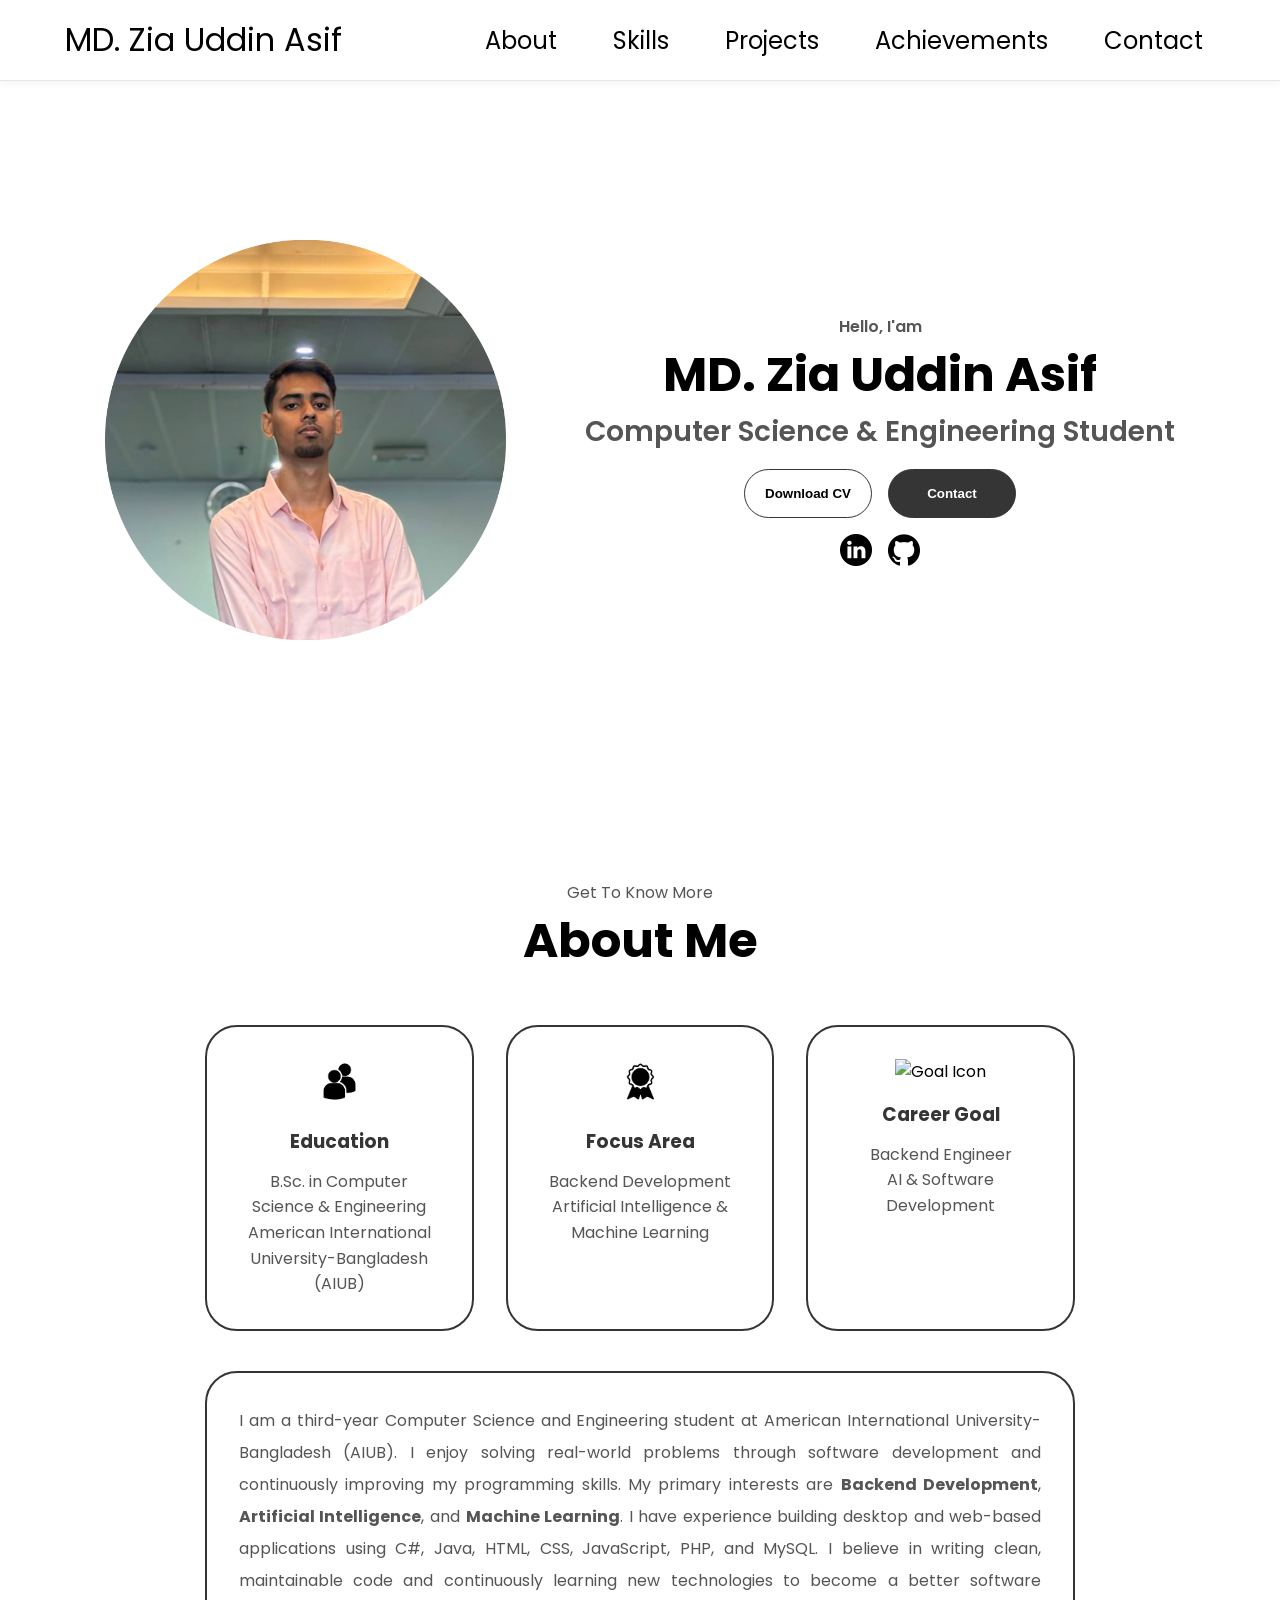
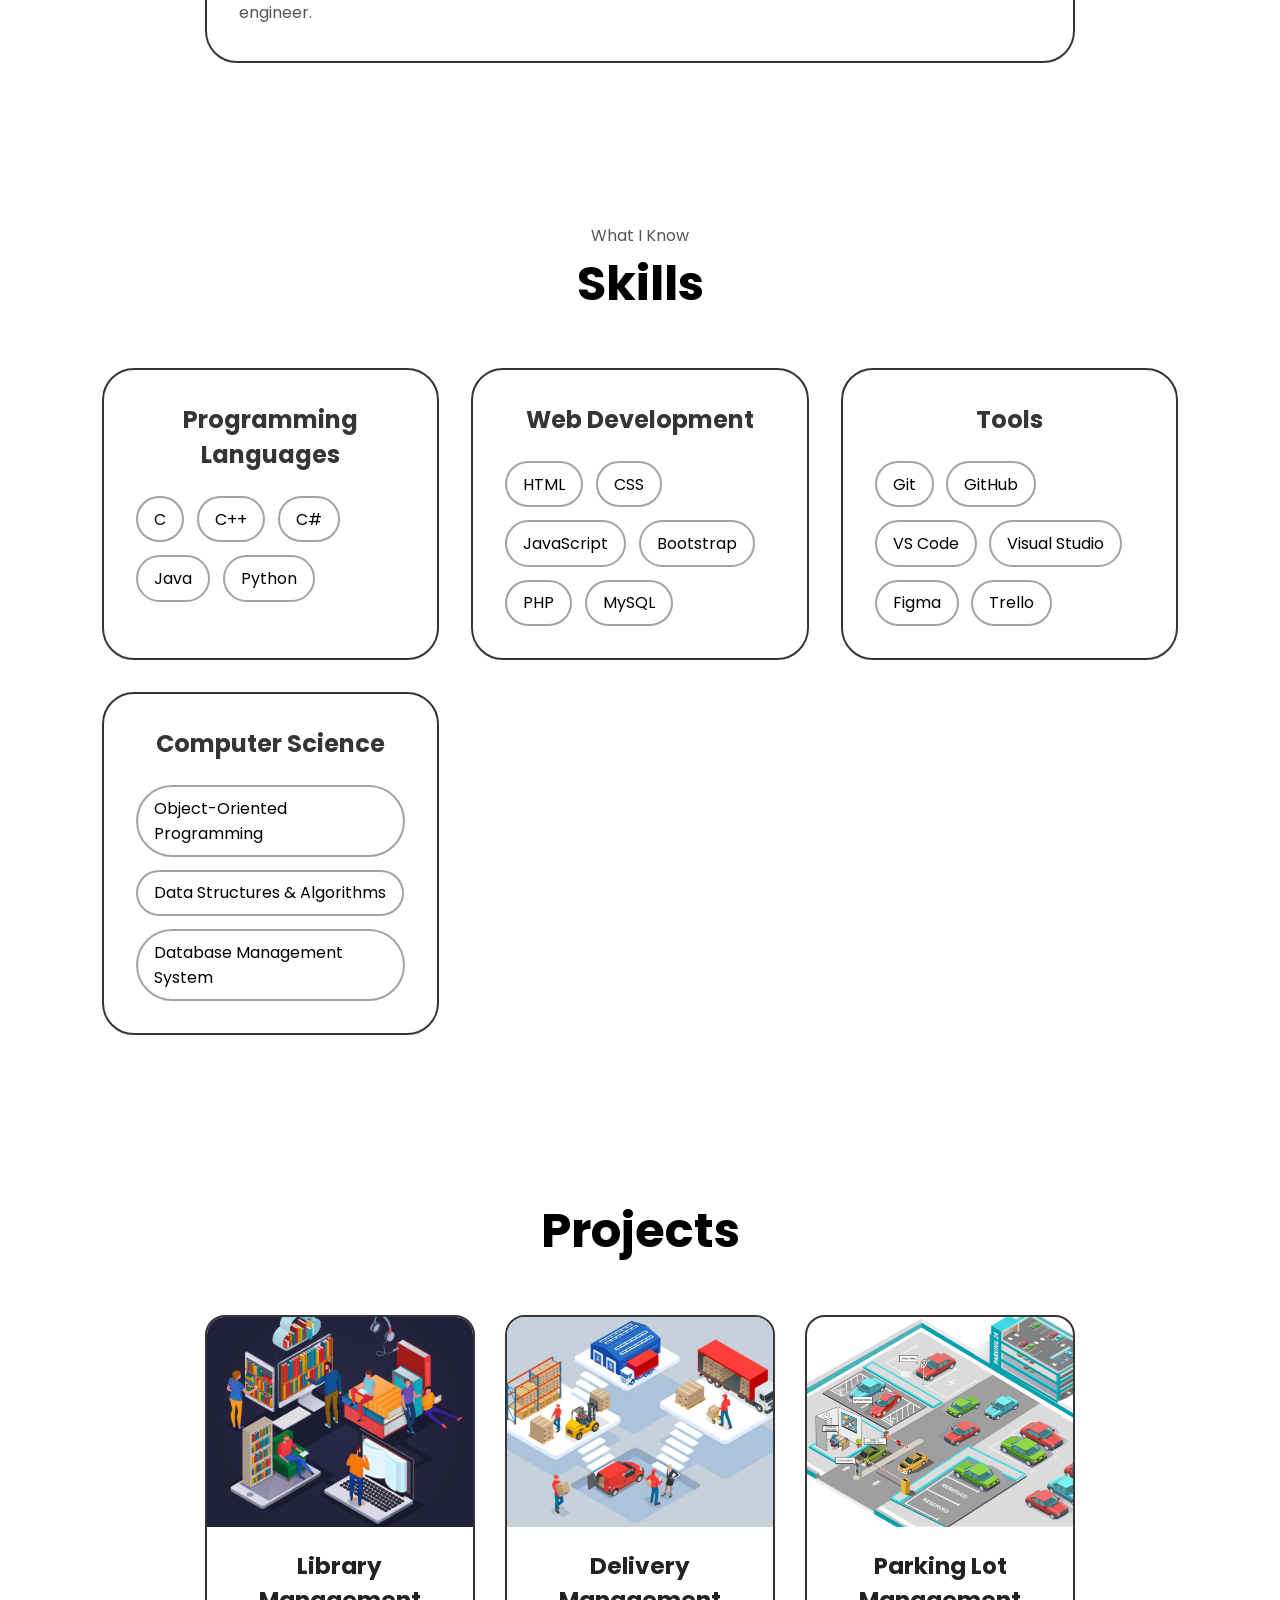
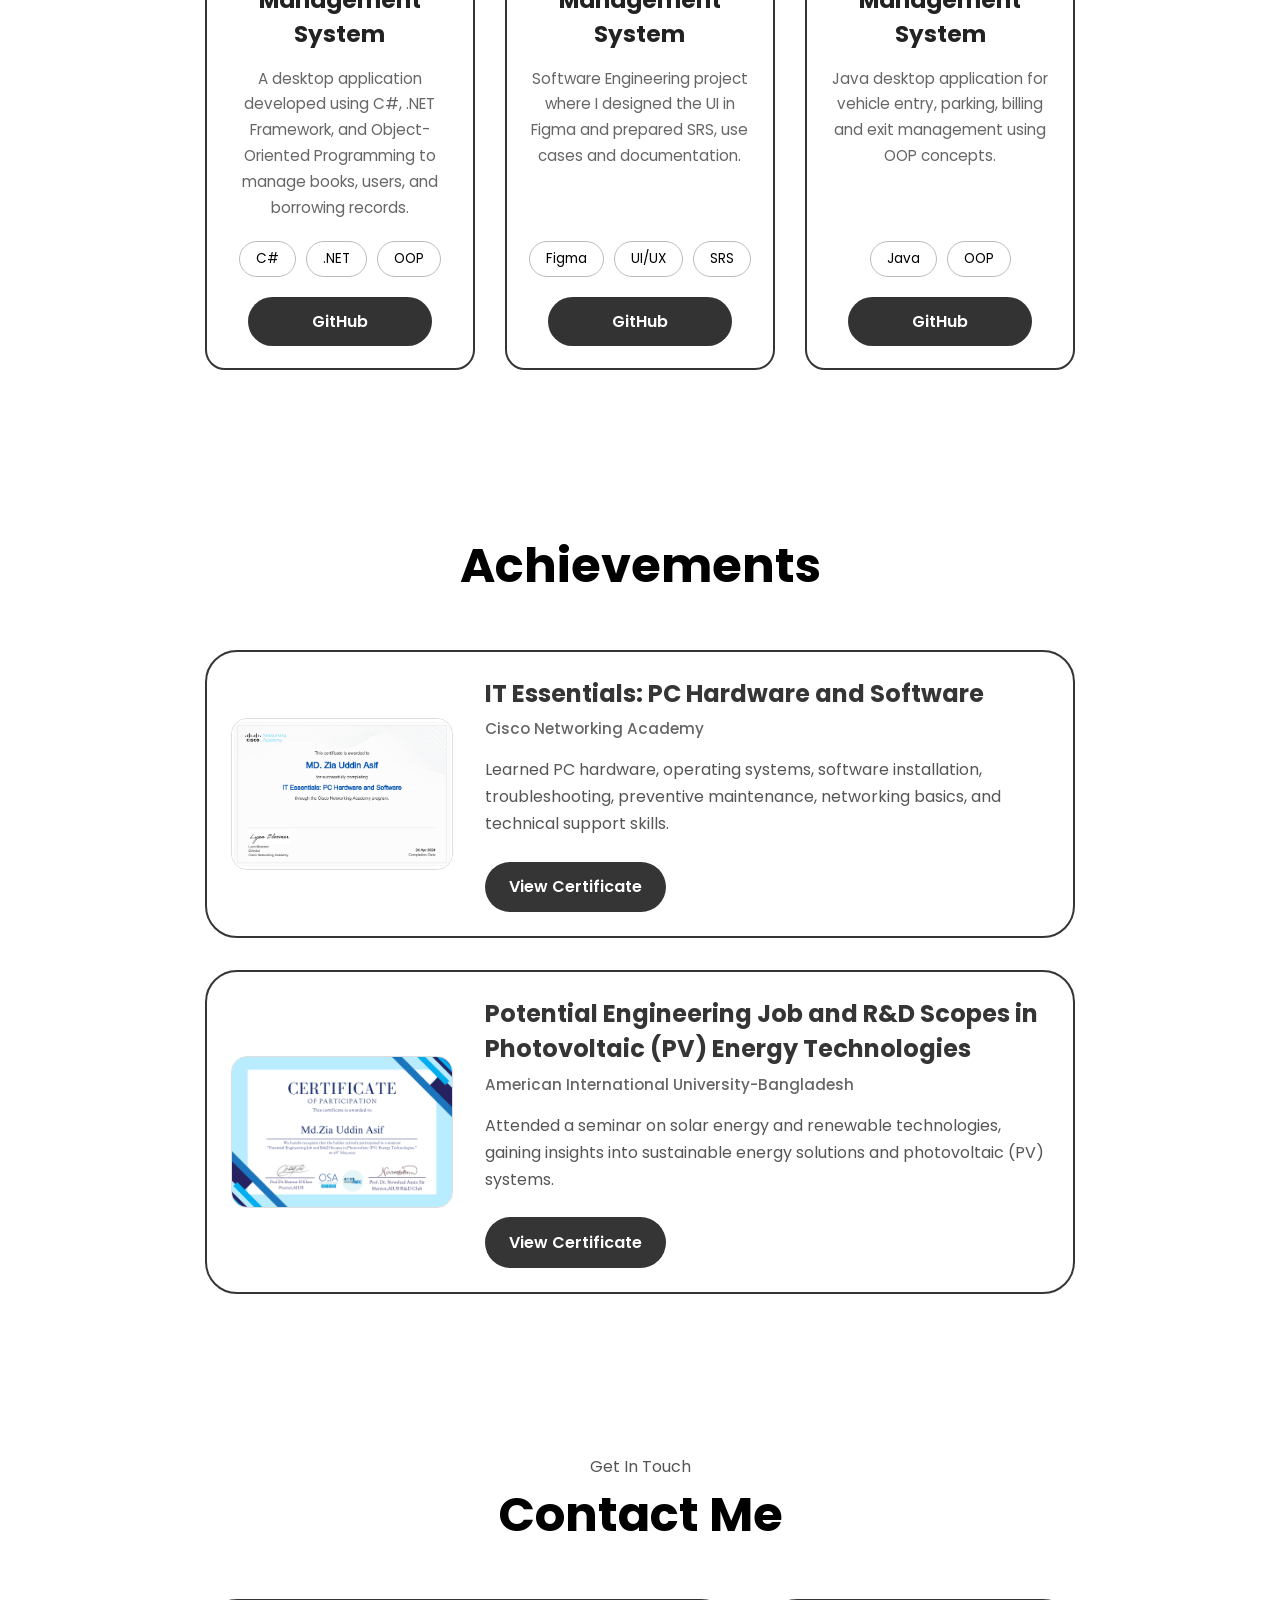
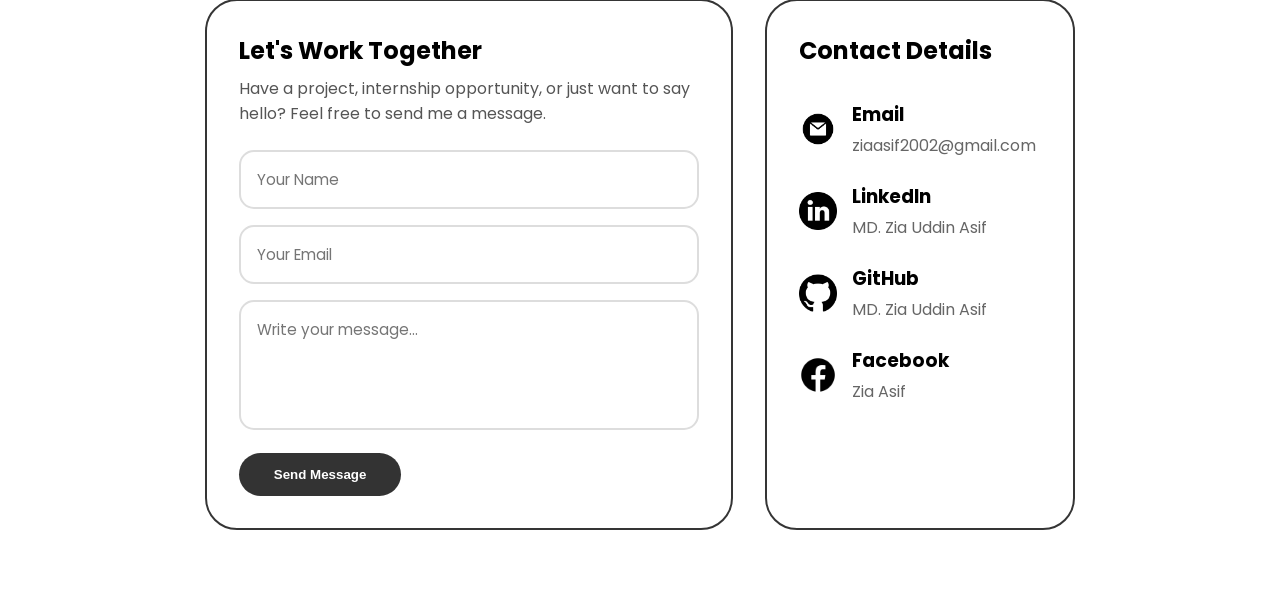
==== commit 853d1439: "Updated cv" ====
--- a/index.html
+++ b/index.html
@@ -49,9 +49,9 @@
         <div class="section_text">
             <p class="section_text_p1">Hello, I'am</p>
             <h1 class="title">MD. Zia Uddin Asif</h1>
-            <p class="section_text_p2">Studying Computer Science</p>
+            <p class="section_text_p2">Computer Science & Engineering Student</p>
             <div class="btn-container">
-                <button class="btn btn-color-2" onclick="window.open('./assets/ziaUddinAsif_CV.pdf')">
+                <button class="btn btn-color-2" onclick="window.open('./assets/upadted_cv.pdf')">
                     Download CV
                 </button>
                 <button class="btn btn-color-1" onclick="location.href= './#contact'">
